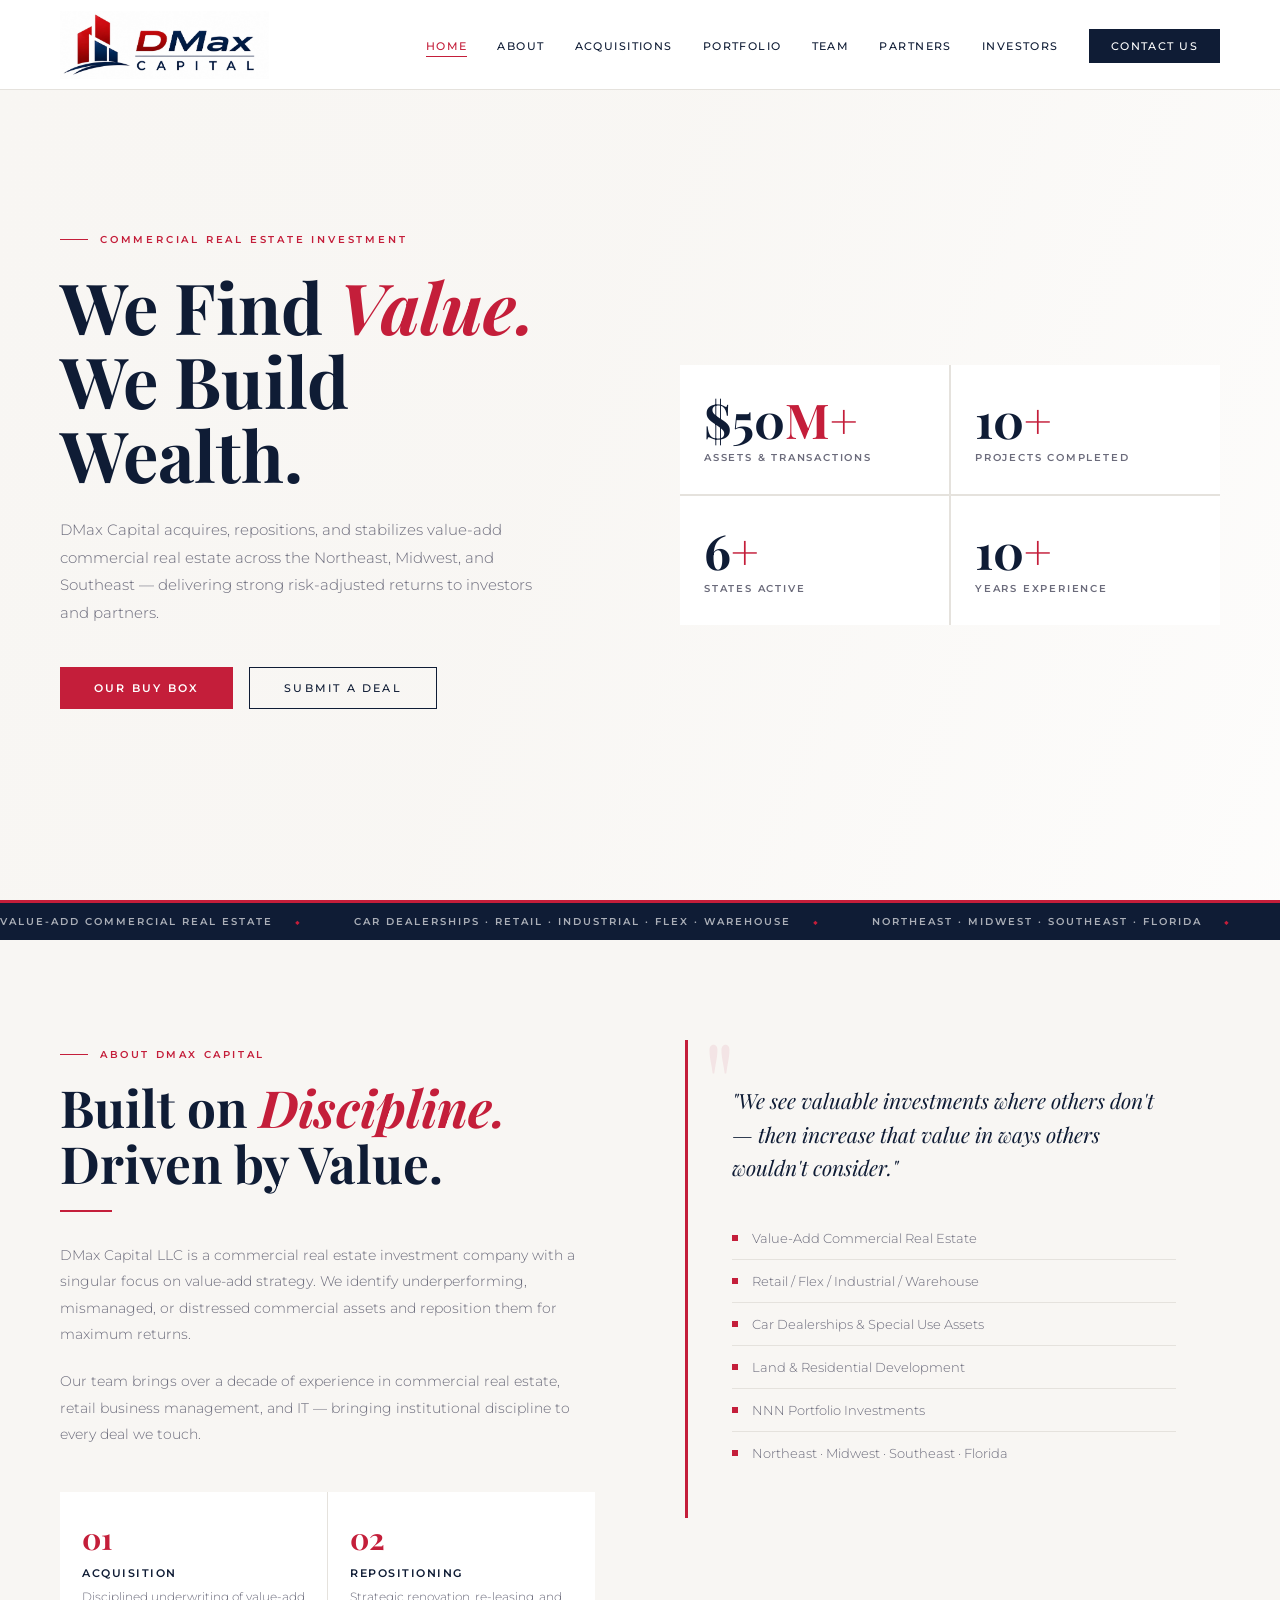
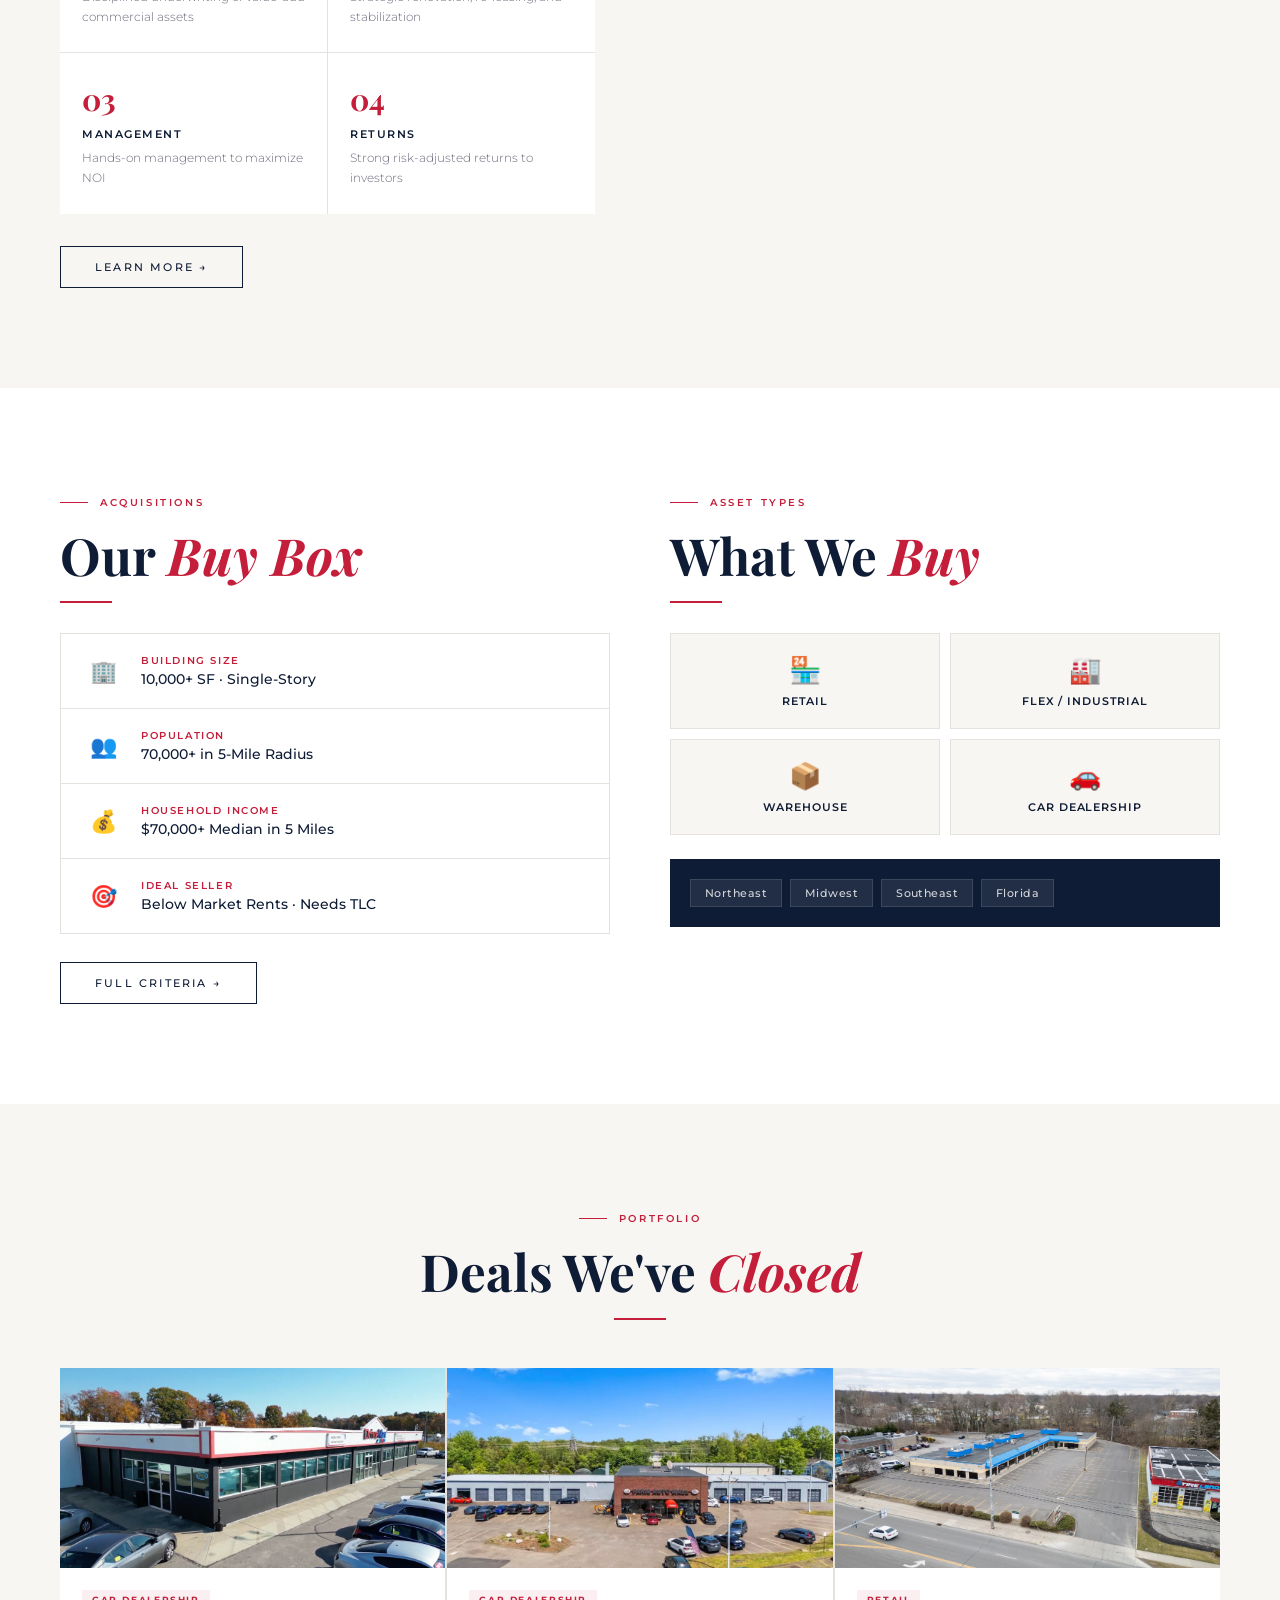
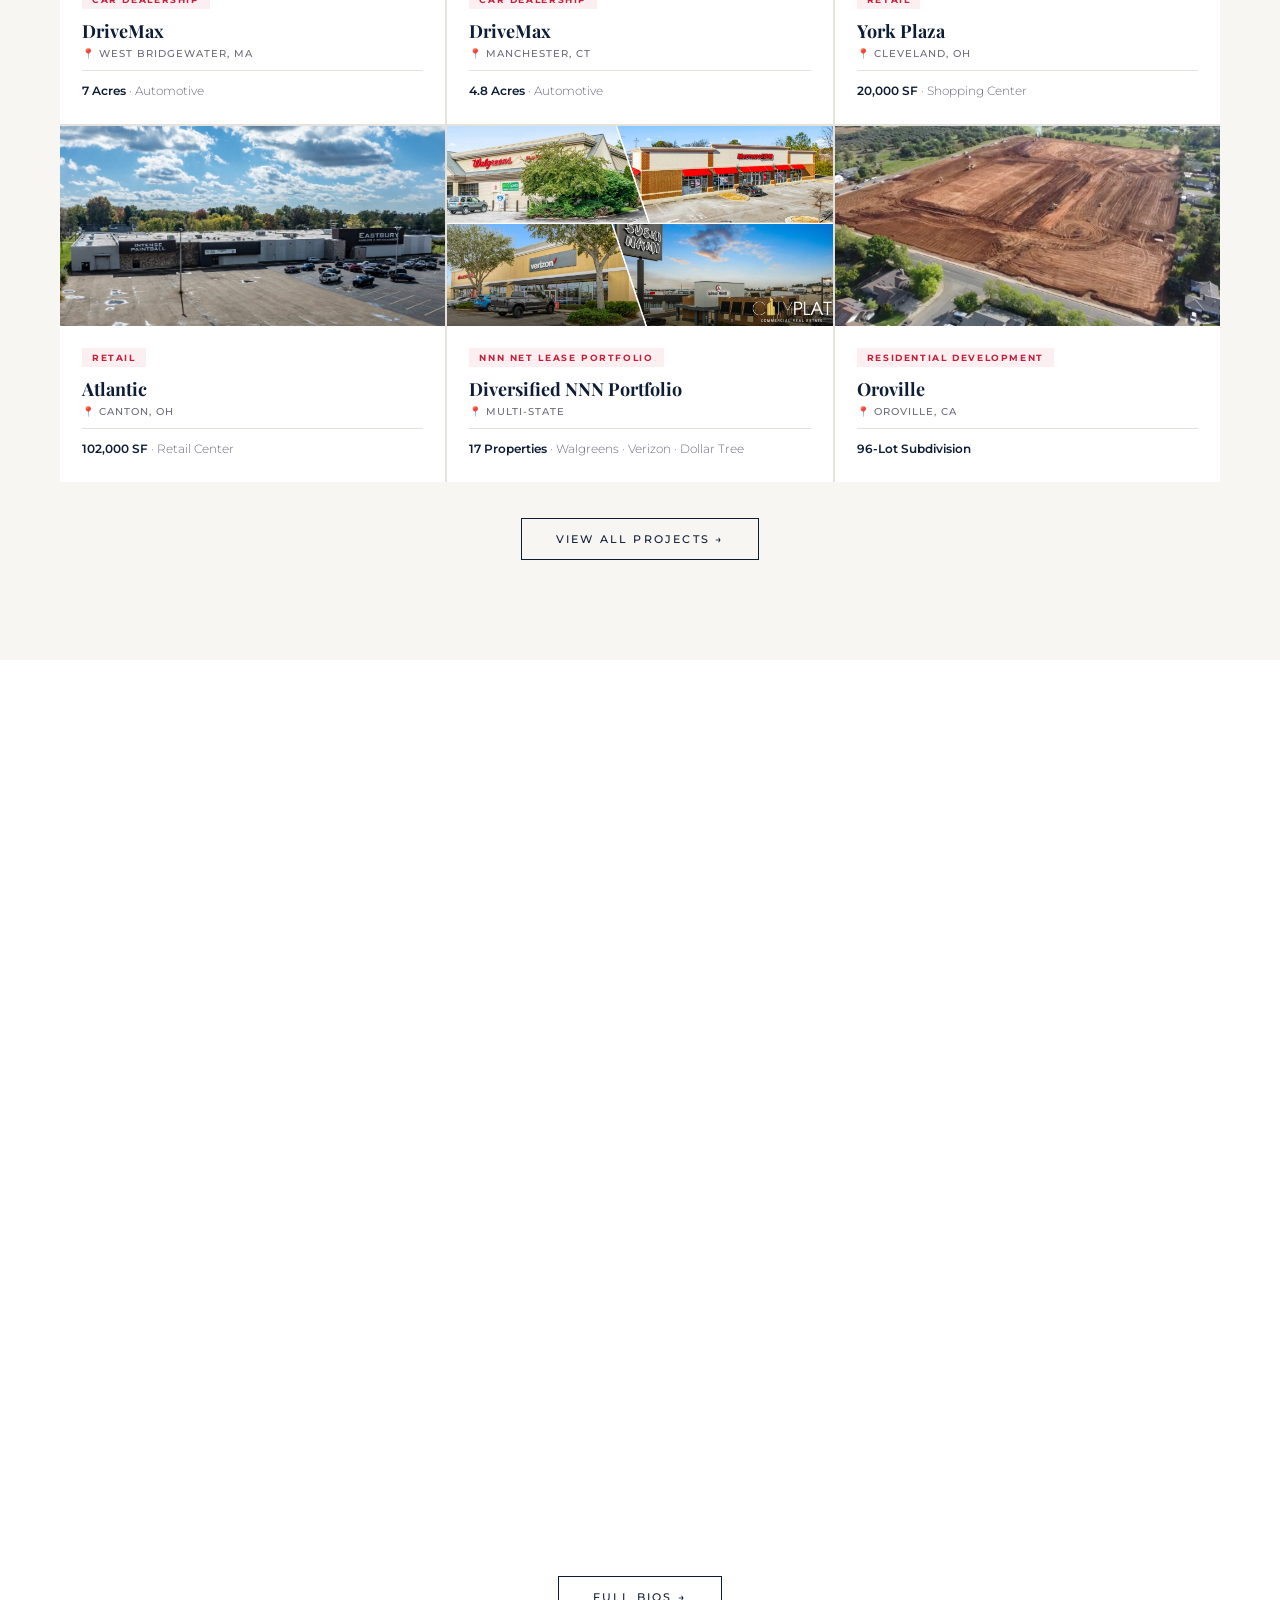
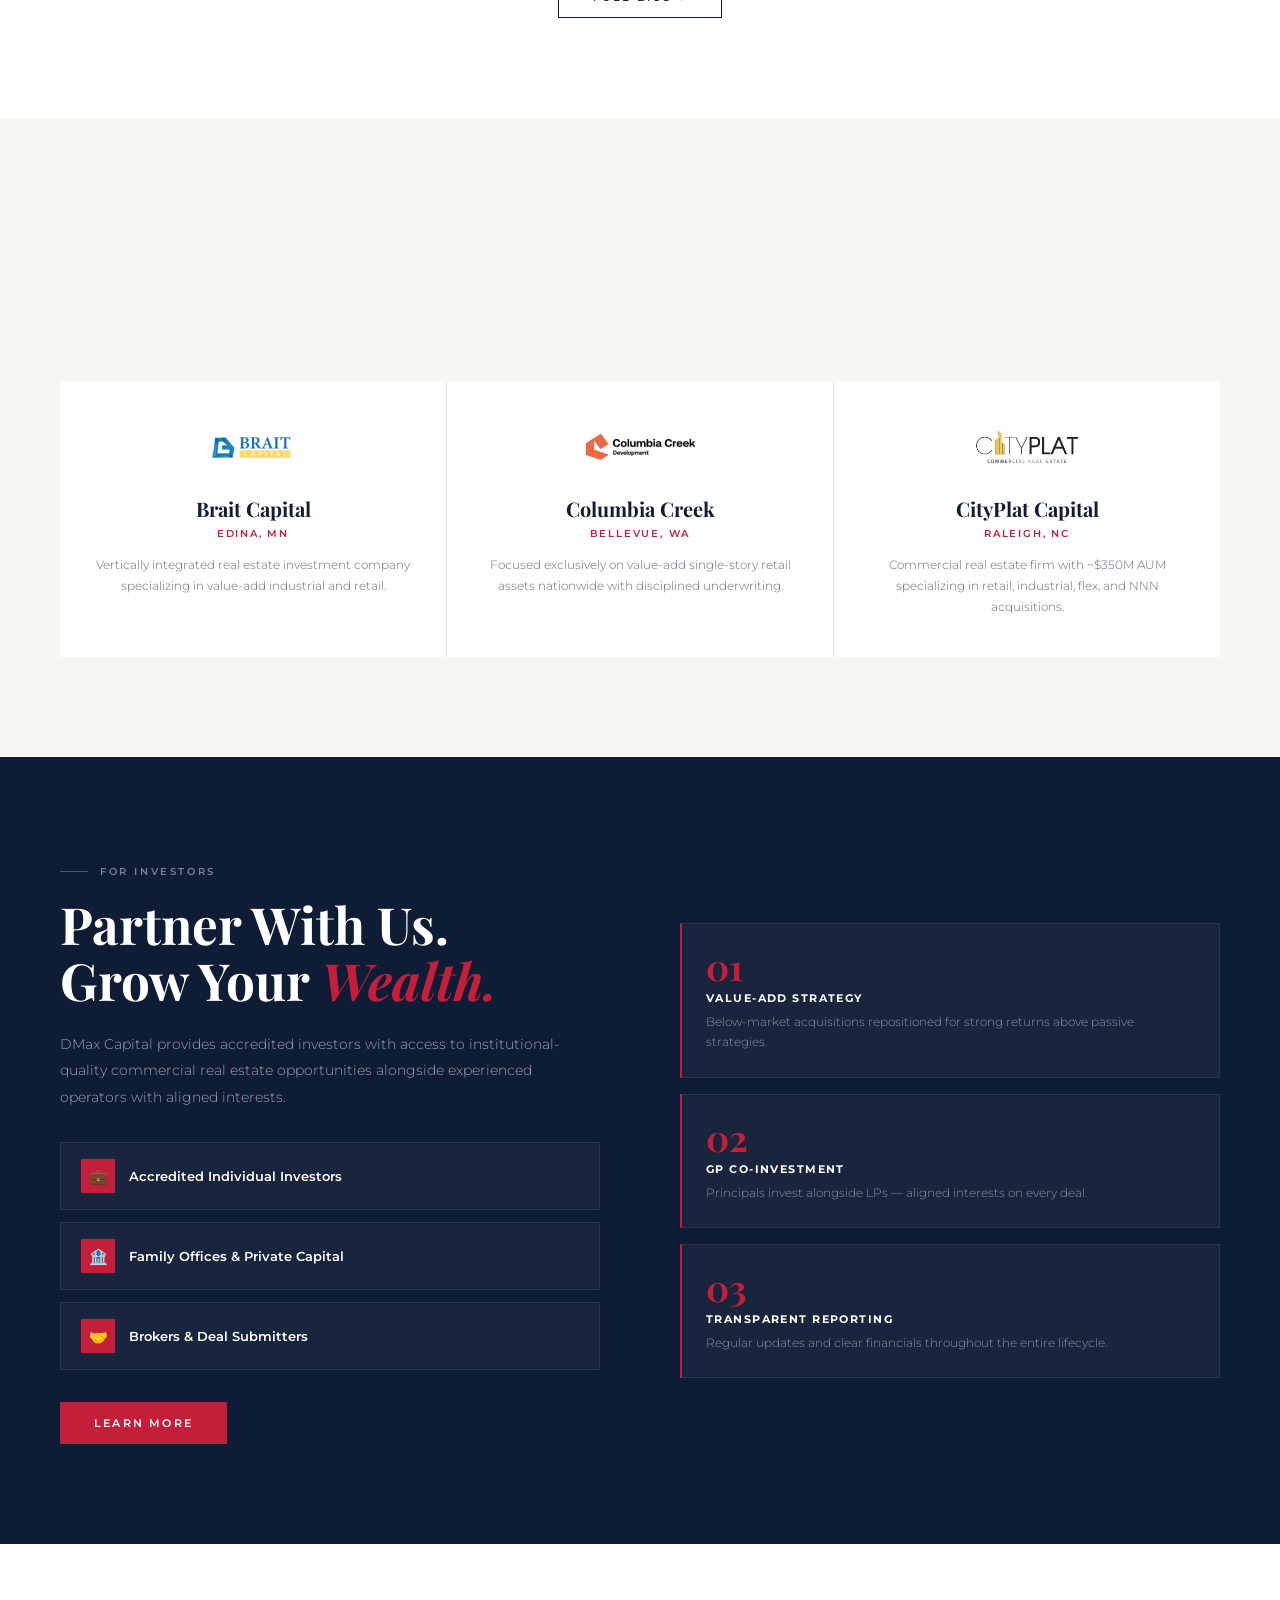
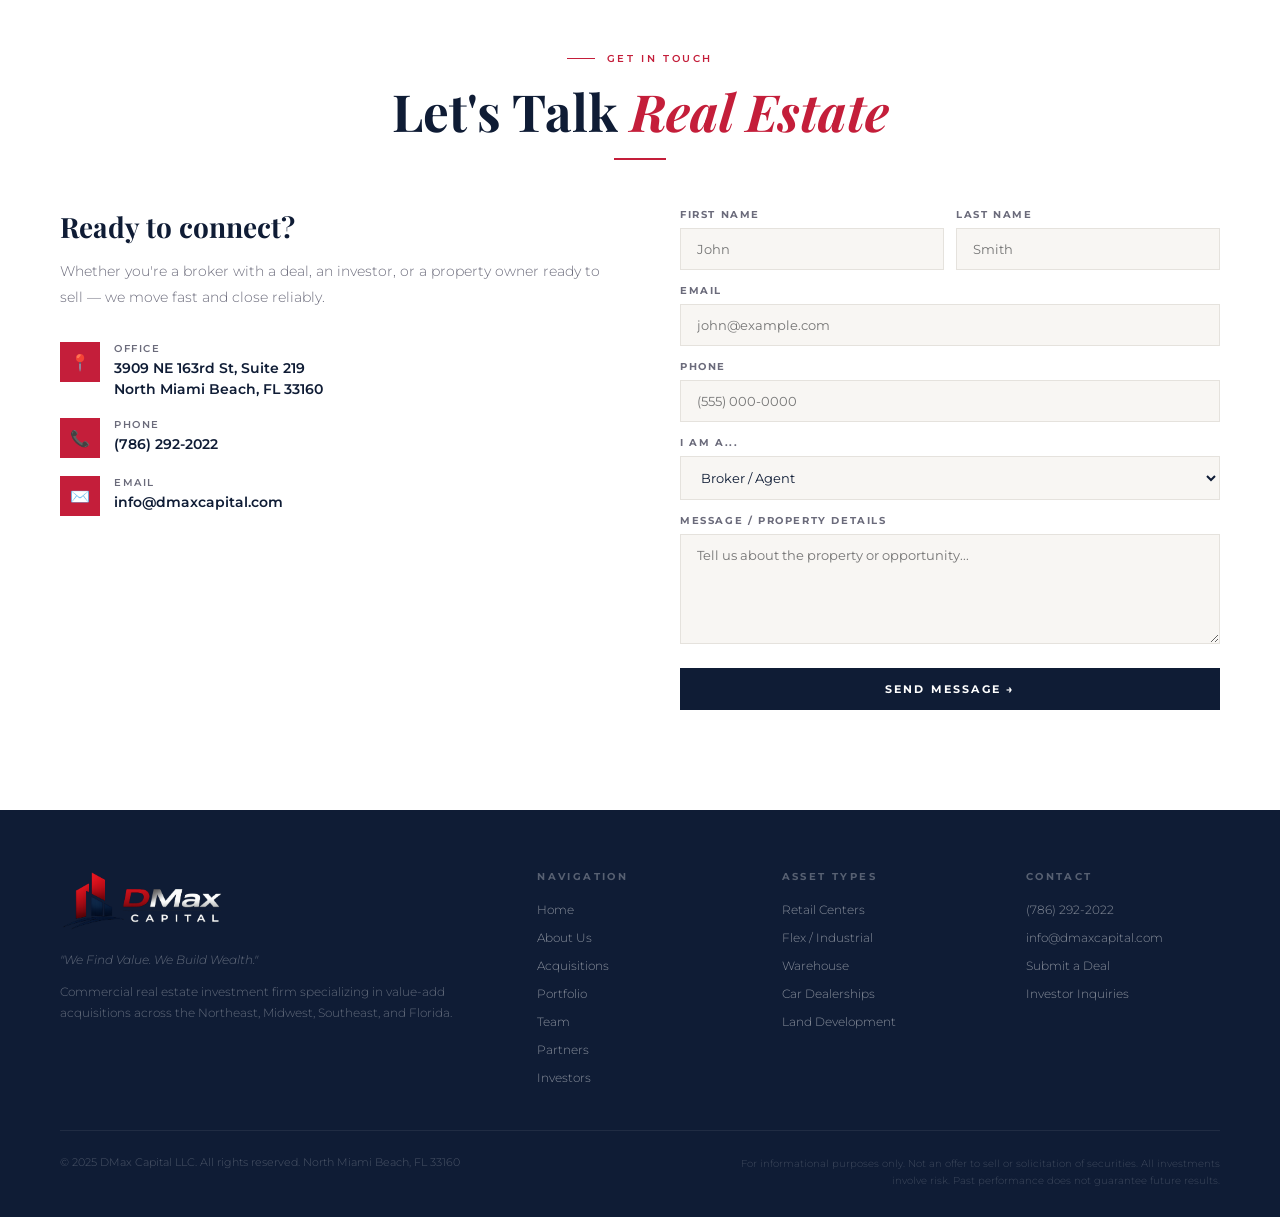
==== index.html @ 737ef092 "Add files via upload" ====
<!DOCTYPE html>
<html lang="en">
<head>
<meta charset="UTF-8">
<meta name="viewport" content="width=device-width, initial-scale=1.0">
<meta name="description" content="DMax Capital - Commercial real estate investment firm specializing in value-add acquisitions across the Northeast, Midwest, and Southeast.">
<title>DMax Capital LLC — We Find Value. We Build Wealth.</title>
<link rel="preconnect" href="https://fonts.googleapis.com">
<link rel="preconnect" href="https://fonts.gstatic.com" crossorigin>
<link href="https://fonts.googleapis.com/css2?family=Montserrat:wght@300;400;500;600;700&family=Playfair+Display:ital,wght@0,400;0,600;0,700;1,400;1,600&display=swap" rel="stylesheet">
<link rel="stylesheet" href="assets/css/style.css">
</head>
<body>

<nav id="nav">
  <div class="nav-logo"><img src="assets/images/logo-nav.jpg" alt="DMax Capital LLC" width="180" height="68"></div>
  <ul class="nav-menu">
    <li><a href="index.html" class="active">Home</a></li>
    <li><a href="about.html">About</a></li>
    <li><a href="acquisitions.html">Acquisitions</a></li>
    <li><a href="portfolio.html">Portfolio</a></li>
    <li><a href="team.html">Team</a></li>
    <li><a href="partners.html">Partners</a></li>
    <li><a href="investors.html">Investors</a></li>
    <li><a href="contact.html" class="nav-cta">Contact Us</a></li>
  </ul>
</nav>

<section style="min-height:100vh;position:relative;display:flex;align-items:center;overflow:hidden;padding-top:90px">
<div style="position:absolute;inset:0;background:linear-gradient(110deg,rgba(248,246,243,1) 0%,rgba(248,246,243,.95) 45%,rgba(248,246,243,.3) 100%),url('https://images.unsplash.com/photo-1486325212027-8081e485255e?w=1600&q=80') right center/cover no-repeat"></div>
<div style="position:relative;z-index:2;max-width:1300px;margin:0 auto;padding:80px 60px;width:100%;display:grid;grid-template-columns:1fr 1fr;gap:80px;align-items:center">
<div class="hero-left">
<div style="display:inline-flex;align-items:center;gap:12px;font-size:10px;font-weight:600;letter-spacing:.28em;text-transform:uppercase;color:var(--red);margin-bottom:24px"><span style="width:28px;height:1px;background:var(--red);display:inline-block"></span>Commercial Real Estate Investment</div>
<h1 style="font-family:'Playfair Display',serif;font-size:clamp(42px,5.5vw,72px);font-weight:700;line-height:1.05;color:var(--navy);margin-bottom:24px">We Find <em style="font-style:italic;color:var(--red)">Value.</em><br>We Build Wealth.</h1>
<p style="font-size:15px;font-weight:300;color:var(--muted);line-height:1.85;max-width:480px;margin-bottom:40px">DMax Capital acquires, repositions, and stabilizes value-add commercial real estate across the Northeast, Midwest, and Southeast — delivering strong risk-adjusted returns to investors and partners.</p>
<div style="display:flex;gap:16px;flex-wrap:wrap;margin-bottom:56px"><a href="acquisitions.html" class="btn-red">Our Buy Box</a><a href="contact.html" class="btn-outline">Submit a Deal</a></div>
</div>
<div class="hero-right"><div class="stats-box">
<div class="stat"><div class="sn">$50<em>M+</em></div><div class="sl">Assets & Transactions</div></div>
<div class="stat"><div class="sn">10<em>+</em></div><div class="sl">Projects Completed</div></div>
<div class="stat"><div class="sn">6<em>+</em></div><div class="sl">States Active</div></div>
<div class="stat"><div class="sn">10<em>+</em></div><div class="sl">Years Experience</div></div>
</div></div></div></section>

<div class="ticker"><div class="ticker-track">
<div class="tk">Value-Add Commercial Real Estate</div><div class="tk">Car Dealerships · Retail · Industrial · Flex · Warehouse</div><div class="tk">Northeast · Midwest · Southeast · Florida</div><div class="tk">Below Market Rents · Distressed Assets · TLC Properties</div><div class="tk">10,000+ SF · Single-Story Buildings</div><div class="tk">Population 70K+ · Income $70K+ in 5-Mile Radius</div>
<div class="tk">Value-Add Commercial Real Estate</div><div class="tk">Car Dealerships · Retail · Industrial · Flex · Warehouse</div><div class="tk">Northeast · Midwest · Southeast · Florida</div><div class="tk">Below Market Rents · Distressed Assets · TLC Properties</div>
</div></div>

<section class="sec sec-off"><div class="wrap"><div class="about-g">
<div class="fu"><div class="etag">About DMax Capital</div><h2 class="sh">Built on <em>Discipline.</em><br>Driven by Value.</h2><div class="rule"></div>
<p class="abt-p">DMax Capital LLC is a commercial real estate investment company with a singular focus on value-add strategy. We identify underperforming, mismanaged, or distressed commercial assets and reposition them for maximum returns.</p>
<p class="abt-p">Our team brings over a decade of experience in commercial real estate, retail business management, and IT — bringing institutional discipline to every deal we touch.</p>
<div class="pillars"><div class="pillar"><div class="p-num">01</div><div class="p-title">Acquisition</div><div class="p-text">Disciplined underwriting of value-add commercial assets</div></div><div class="pillar"><div class="p-num">02</div><div class="p-title">Repositioning</div><div class="p-text">Strategic renovation, re-leasing, and stabilization</div></div><div class="pillar"><div class="p-num">03</div><div class="p-title">Management</div><div class="p-text">Hands-on management to maximize NOI</div></div><div class="pillar"><div class="p-num">04</div><div class="p-title">Returns</div><div class="p-text">Strong risk-adjusted returns to investors</div></div></div>
<div style="margin-top:32px"><a href="about.html" class="btn-outline">Learn More →</a></div></div>
<div class="fu2"><div class="qbox"><blockquote class="aq">"We see valuable investments where others don't — then increase that value in ways others wouldn't consider."</blockquote>
<div class="fitems"><div class="fitem"><div class="fdot"></div>Value-Add Commercial Real Estate</div><div class="fitem"><div class="fdot"></div>Retail / Flex / Industrial / Warehouse</div><div class="fitem"><div class="fdot"></div>Car Dealerships & Special Use Assets</div><div class="fitem"><div class="fdot"></div>Land & Residential Development</div><div class="fitem"><div class="fdot"></div>NNN Portfolio Investments</div><div class="fitem"><div class="fdot"></div>Northeast · Midwest · Southeast · Florida</div></div>
</div></div></div></div></section>

<section class="sec sec-white"><div class="wrap"><div class="bb-simple fu">
<div><div class="etag">Acquisitions</div><h2 class="sh">Our <em>Buy Box</em></h2><div class="rule"></div>
<div class="bb-criteria"><div class="bc"><div class="bc-ico">🏢</div><div><div class="bc-label">Building Size</div><div class="bc-val">10,000+ SF · Single-Story</div></div></div><div class="bc"><div class="bc-ico">👥</div><div><div class="bc-label">Population</div><div class="bc-val">70,000+ in 5-Mile Radius</div></div></div><div class="bc"><div class="bc-ico">💰</div><div><div class="bc-label">Household Income</div><div class="bc-val">$70,000+ Median in 5 Miles</div></div></div><div class="bc"><div class="bc-ico">🎯</div><div><div class="bc-label">Ideal Seller</div><div class="bc-val">Below Market Rents · Needs TLC</div></div></div></div>
<div style="margin-top:28px"><a href="acquisitions.html" class="btn-outline">Full Criteria →</a></div></div>
<div class="fu2"><div class="etag">Asset Types</div><h2 class="sh">What We <em>Buy</em></h2><div class="rule"></div>
<div class="asset-types-simple"><div class="ats"><span class="ats-ico">🏪</span><div class="ats-name">Retail</div></div><div class="ats"><span class="ats-ico">🏭</span><div class="ats-name">Flex / Industrial</div></div><div class="ats"><span class="ats-ico">📦</span><div class="ats-name">Warehouse</div></div><div class="ats"><span class="ats-ico">🚗</span><div class="ats-name">Car Dealership</div></div></div>
<div class="markets-row"><div class="mkt">Northeast</div><div class="mkt">Midwest</div><div class="mkt">Southeast</div><div class="mkt">Florida</div></div>
</div></div></div></section>

<section class="sec sec-off"><div class="wrap">
<div class="fu" style="text-align:center;max-width:560px;margin:0 auto 48px"><div class="etag" style="justify-content:center">Portfolio</div><h2 class="sh" style="text-align:center">Deals We've <em>Closed</em></h2><div class="rule" style="margin:0 auto 0"></div></div>
<div class="port-g fu">
<div class="deal"><img class="deal-img" src="assets/images/drivemax-ma.png" alt="DriveMax West Bridgewater MA" loading="lazy" width="400" height="200"><div class="deal-body"><div class="d-badge">Car Dealership</div><div class="d-name">DriveMax</div><div class="d-loc">📍 West Bridgewater, MA</div><div class="d-size"><strong>7 Acres</strong> · Automotive</div></div></div>
<div class="deal"><img class="deal-img" src="assets/images/drivemax-ct.jpg" alt="DriveMax Manchester CT" loading="lazy" width="400" height="200"><div class="deal-body"><div class="d-badge">Car Dealership</div><div class="d-name">DriveMax</div><div class="d-loc">📍 Manchester, CT</div><div class="d-size"><strong>4.8 Acres</strong> · Automotive</div></div></div>
<div class="deal"><img class="deal-img" src="assets/images/york-plaza.png" alt="York Plaza Cleveland OH" loading="lazy" width="400" height="200"><div class="deal-body"><div class="d-badge">Retail</div><div class="d-name">York Plaza</div><div class="d-loc">📍 Cleveland, OH</div><div class="d-size"><strong>20,000 SF</strong> · Shopping Center</div></div></div>
<div class="deal"><img class="deal-img" src="assets/images/atlantic.png" alt="Atlantic Canton OH" loading="lazy" width="400" height="200"><div class="deal-body"><div class="d-badge">Retail</div><div class="d-name">Atlantic</div><div class="d-loc">📍 Canton, OH</div><div class="d-size"><strong>102,000 SF</strong> · Retail Center</div></div></div>
<div class="deal"><img class="deal-img" src="assets/images/nnn-portfolio.png" alt="NNN Portfolio" loading="lazy" width="400" height="200"><div class="deal-body"><div class="d-badge">NNN Net Lease Portfolio</div><div class="d-name">Diversified NNN Portfolio</div><div class="d-loc">📍 Multi-State</div><div class="d-size"><strong>17 Properties</strong> · Walgreens · Verizon · Dollar Tree</div></div></div>
<div class="deal"><img class="deal-img" src="assets/images/oroville.jpg" alt="Oroville CA" loading="lazy" width="400" height="200"><div class="deal-body"><div class="d-badge">Residential Development</div><div class="d-name">Oroville</div><div class="d-loc">📍 Oroville, CA</div><div class="d-size"><strong>96-Lot Subdivision</strong></div></div></div>
</div>
<div style="text-align:center;margin-top:36px"><a href="portfolio.html" class="btn-outline">View All Projects →</a></div>
</div></section>

<section class="sec sec-white"><div class="wrap">
<div class="fu" style="text-align:center;max-width:560px;margin:0 auto 48px"><div class="etag" style="justify-content:center">Our Team</div><h2 class="sh" style="text-align:center">The People Behind <em>Every Deal</em></h2><div class="rule" style="margin:0 auto 0"></div></div>
<div class="team-g fu">
<div class="tc"><img class="tc-photo" src="assets/images/alex.jpg" alt="Alexander Ponomarenko" loading="lazy" width="400" height="260"><div class="tc-top"><div class="tc-name">Alexander Ponomarenko</div><div class="tc-role">Co-Founder & Managing Partner</div></div><div class="tc-body"><p class="tc-bio">Alexander brings over 10 years of experience in commercial real estate, retail business management, and IT. He has overseen teams of 70+ employees and managed active business operations exceeding $40M in revenue.</p><div class="tc-hi"><div class="thi">10+ Years in Real Estate & Business</div><div class="thi">$40M+ Active Business Revenue Managed</div><div class="thi">70+ Team Members Led</div></div></div></div>
<div class="tc"><img class="tc-photo" src="assets/images/daria.jpg" alt="Daria Ponomarenko" loading="lazy" width="400" height="260"><div class="tc-top"><div class="tc-name">Daria Ponomarenko</div><div class="tc-role">Co-Founder & Partner</div></div><div class="tc-body"><p class="tc-bio">Daria plays a key role in deal analysis, investor relations, and portfolio management at DMax Capital. Her background in business operations and finance drives the company's disciplined approach to underwriting.</p><div class="tc-hi"><div class="thi">Investor Relations & Capital Raising</div><div class="thi">Deal Analysis & Financial Underwriting</div><div class="thi">Portfolio & Asset Management</div></div></div></div>
</div>
<div style="text-align:center;margin-top:32px"><a href="team.html" class="btn-outline">Full Bios →</a></div>
</div></section>

<section class="sec sec-off"><div class="wrap">
<div class="fu" style="text-align:center;max-width:560px;margin:0 auto 48px"><div class="etag" style="justify-content:center">Strategic Partners</div><h2 class="sh" style="text-align:center">Who We Work <em>With</em></h2><div class="rule" style="margin:0 auto 0"></div></div>
<div class="part-g fu">
<div class="pc"><img class="pc-logo" src="assets/images/brait-logo.png" alt="Brait Capital" loading="lazy" width="170" height="52"><div class="pc-name">Brait Capital</div><div class="pc-loc">Edina, MN</div><p class="pc-desc">Vertically integrated real estate investment company specializing in value-add industrial and retail.</p></div>
<div class="pc"><img class="pc-logo" src="assets/images/columbia-creek-logo.png" alt="Columbia Creek" loading="lazy" width="170" height="52"><div class="pc-name">Columbia Creek</div><div class="pc-loc">Bellevue, WA</div><p class="pc-desc">Focused exclusively on value-add single-story retail assets nationwide with disciplined underwriting.</p></div>
<div class="pc"><img class="pc-logo" src="assets/images/cityplat-logo.png" alt="CityPlat Capital" loading="lazy" width="170" height="52"><div class="pc-name">CityPlat Capital</div><div class="pc-loc">Raleigh, NC</div><p class="pc-desc">Commercial real estate firm with ~$350M AUM specializing in retail, industrial, flex, and NNN acquisitions.</p></div>
</div>
</div></section>

<section class="sec sec-navy"><div class="wrap"><div class="inv-g fu">
<div><div class="etag etag-w">For Investors</div><h2 class="inv-title">Partner With Us.<br>Grow Your <em>Wealth.</em></h2><p class="inv-text">DMax Capital provides accredited investors with access to institutional-quality commercial real estate opportunities alongside experienced operators with aligned interests.</p>
<div class="itypes"><div class="itype"><div class="itype-ico">💼</div><div class="itype-t">Accredited Individual Investors</div></div><div class="itype"><div class="itype-ico">🏦</div><div class="itype-t">Family Offices & Private Capital</div></div><div class="itype"><div class="itype-ico">🤝</div><div class="itype-t">Brokers & Deal Submitters</div></div></div>
<a href="investors.html" class="btn-red">Learn More</a></div>
<div class="fu2"><div class="bens"><div class="ben"><div class="ben-n">01</div><div class="ben-t">Value-Add Strategy</div><div class="ben-d">Below-market acquisitions repositioned for strong returns above passive strategies.</div></div><div class="ben"><div class="ben-n">02</div><div class="ben-t">GP Co-Investment</div><div class="ben-d">Principals invest alongside LPs — aligned interests on every deal.</div></div><div class="ben"><div class="ben-n">03</div><div class="ben-t">Transparent Reporting</div><div class="ben-d">Regular updates and clear financials throughout the entire lifecycle.</div></div></div></div>
</div></div></section>

<section class="sec sec-white"><div class="wrap"><div class="fu" style="text-align:center;max-width:540px;margin:0 auto 48px"><div class="etag" style="justify-content:center">Get In Touch</div><h2 class="sh" style="text-align:center">Let's Talk <em>Real Estate</em></h2><div class="rule" style="margin:0 auto"></div></div>
<div class="contact-g fu"><div><h3 class="ci-title">Ready to connect?</h3><p class="ci-text">Whether you're a broker with a deal, an investor, or a property owner ready to sell — we move fast and close reliably.</p>
<div class="cds"><div class="cd"><div class="cd-ico">📍</div><div><div class="cd-lbl">Office</div><div class="cd-val">3909 NE 163rd St, Suite 219<br>North Miami Beach, FL 33160</div></div></div><div class="cd"><div class="cd-ico">📞</div><div><div class="cd-lbl">Phone</div><div class="cd-val">(786) 292-2022</div></div></div><div class="cd"><div class="cd-ico">✉️</div><div><div class="cd-lbl">Email</div><div class="cd-val">info@dmaxcapital.com</div></div></div></div></div>
<div><div class="fr2"><div class="fg"><label class="fl">First Name</label><input type="text" class="fi" placeholder="John"></div><div class="fg"><label class="fl">Last Name</label><input type="text" class="fi" placeholder="Smith"></div></div><div class="fg"><label class="fl">Email</label><input type="email" class="fi" placeholder="john@example.com"></div><div class="fg"><label class="fl">Phone</label><input type="tel" class="fi" placeholder="(555) 000-0000"></div><div class="fg"><label class="fl">I am a...</label><select class="fsel"><option>Broker / Agent</option><option>Property Owner / Seller</option><option>Investor</option><option>Other</option></select></div><div class="fg"><label class="fl">Message / Property Details</label><textarea class="fta" placeholder="Tell us about the property or opportunity..."></textarea></div><button class="fsub" id="fsub">Send Message →</button></div></div></div></section>

<footer><div class="wrap"><div class="fg-g">
<div><div class="fl-logo"><img src="assets/images/logo-footer.png" alt="DMax Capital" width="180" height="64"></div><div class="fl-slogan">"We Find Value. We Build Wealth."</div><p class="fl-desc">Commercial real estate investment firm specializing in value-add acquisitions across the Northeast, Midwest, Southeast, and Florida.</p></div>
<div><div class="fc-head">Navigation</div><ul class="flinks"><li><a href="index.html">Home</a></li><li><a href="about.html">About Us</a></li><li><a href="acquisitions.html">Acquisitions</a></li><li><a href="portfolio.html">Portfolio</a></li><li><a href="team.html">Team</a></li><li><a href="partners.html">Partners</a></li><li><a href="investors.html">Investors</a></li></ul></div>
<div><div class="fc-head">Asset Types</div><ul class="flinks"><li><a href="acquisitions.html">Retail Centers</a></li><li><a href="acquisitions.html">Flex / Industrial</a></li><li><a href="acquisitions.html">Warehouse</a></li><li><a href="acquisitions.html">Car Dealerships</a></li><li><a href="acquisitions.html">Land Development</a></li></ul></div>
<div><div class="fc-head">Contact</div><ul class="flinks"><li><a href="tel:7862922022">(786) 292-2022</a></li><li><a href="mailto:info@dmaxcapital.com">info@dmaxcapital.com</a></li><li><a href="contact.html">Submit a Deal</a></li><li><a href="investors.html">Investor Inquiries</a></li></ul></div>
</div><div class="fbot"><div class="fcopy">© 2025 DMax Capital LLC. All rights reserved. North Miami Beach, FL 33160</div><div class="fdisc">For informational purposes only. Not an offer to sell or solicitation of securities. All investments involve risk. Past performance does not guarantee future results.</div></div></div></footer>

<script src="assets/js/main.js"></script>
</body>
</html>
---- assets/css/style.css ----
/* DMax Capital - Main Styles */
*,*::before,*::after{box-sizing:border-box;margin:0;padding:0}
:root{--red:#C41E3A;--red2:#E02040;--navy:#0F1C35;--white:#FFF;--off:#F8F6F3;--light:#F2F0ED;--border:#E5E2DD;--text:#1A1A2E;--muted:#6B6B7B}
html{scroll-behavior:smooth}
body{background:var(--white);color:var(--text);font-family:"Montserrat",sans-serif;font-weight:300;overflow-x:hidden}
::-webkit-scrollbar{width:4px}::-webkit-scrollbar-track{background:var(--white)}::-webkit-scrollbar-thumb{background:var(--red)}

/* Navigation */
#nav{position:fixed;top:0;left:0;right:0;z-index:999;padding:0 60px;height:90px;display:flex;align-items:center;justify-content:space-between;background:rgba(255,255,255,.97);backdrop-filter:blur(16px);border-bottom:1px solid var(--border);transition:box-shadow .3s}
#nav.scrolled{box-shadow:0 4px 30px rgba(0,0,0,.08)}
.nav-logo img{height:68px;width:auto;display:block}
.nav-menu{display:flex;align-items:center;gap:30px;list-style:none}
.nav-menu a{text-decoration:none;font-size:11px;font-weight:500;letter-spacing:.13em;text-transform:uppercase;color:var(--navy);transition:color .2s;position:relative}
.nav-menu a::after{content:"";position:absolute;bottom:-4px;left:0;width:0;height:1.5px;background:var(--red);transition:width .3s}
.nav-menu a:hover::after,.nav-menu a.active::after{width:100%}
.nav-menu a:hover,.nav-menu a.active{color:var(--red)}
.nav-cta{background:var(--navy)!important;color:var(--white)!important;padding:10px 22px}
.nav-cta::after{display:none!important}
.nav-cta:hover{background:var(--red)!important}

/* Sections */
.sec{padding:100px 60px}.sec-off{background:var(--off)}.sec-white{background:var(--white)}.sec-navy{background:var(--navy);color:var(--white)}
.wrap{max-width:1300px;margin:0 auto}
.etag{display:inline-flex;align-items:center;gap:12px;font-size:10px;font-weight:600;letter-spacing:.26em;text-transform:uppercase;color:var(--red);margin-bottom:18px}
.etag::before{content:"";width:28px;height:1px;background:var(--red)}
.etag-w{color:rgba(255,255,255,.45)}.etag-w::before{background:rgba(255,255,255,.25)}
h2.sh{font-family:"Playfair Display",serif;font-size:clamp(36px,4vw,56px);font-weight:700;line-height:1.1;margin-bottom:18px;color:var(--navy)}
h2.sh em{font-style:italic;color:var(--red)}
.rule{width:52px;height:2px;background:var(--red);margin-bottom:30px}
.btn-red{display:inline-block;background:var(--red);color:var(--white);padding:14px 34px;font-size:11px;font-weight:600;letter-spacing:.2em;text-transform:uppercase;text-decoration:none;transition:all .3s;border:none;cursor:pointer;font-family:"Montserrat",sans-serif}
.btn-red:hover{background:var(--red2);transform:translateY(-2px)}
.btn-outline{display:inline-block;border:1.5px solid var(--navy);color:var(--navy);padding:13px 34px;font-size:11px;font-weight:500;letter-spacing:.2em;text-transform:uppercase;text-decoration:none;transition:all .3s}
.btn-outline:hover{border-color:var(--red);color:var(--red);transform:translateY(-2px)}

/* Page Hero */
.page-hero{background:var(--navy);padding:160px 60px 80px;position:relative;overflow:hidden}
.page-hero::before{content:"";position:absolute;top:-100px;right:-100px;width:400px;height:400px;border-radius:50%;background:rgba(196,30,58,.08)}
.page-hero-inner{max-width:1300px;margin:0 auto;position:relative;z-index:1}
.page-hero-tag{display:inline-flex;align-items:center;gap:12px;font-size:10px;font-weight:600;letter-spacing:.26em;text-transform:uppercase;color:rgba(255,255,255,.45);margin-bottom:16px}
.page-hero-tag::before{content:"";width:28px;height:1px;background:rgba(255,255,255,.3)}
.page-hero h1{font-family:"Playfair Display",serif;font-size:clamp(44px,5vw,72px);font-weight:700;color:var(--white);line-height:1.05}
.page-hero h1 em{font-style:italic;color:var(--red)}
.page-hero p{font-size:16px;color:rgba(255,255,255,.6);line-height:1.8;max-width:560px;margin-top:20px}

/* About */
.about-g{display:grid;grid-template-columns:1fr 1fr;gap:90px;align-items:start}
.abt-p{font-size:14px;line-height:1.9;color:var(--muted);margin-bottom:20px}
.pillars{display:grid;grid-template-columns:1fr 1fr;gap:1px;background:var(--border);margin-top:44px}
.pillar{background:var(--white);padding:26px 22px;transition:background .3s}
.pillar:hover{background:var(--off)}
.p-num{font-family:"Playfair Display",serif;font-size:30px;font-weight:700;color:var(--red);margin-bottom:8px}
.p-title{font-size:11px;font-weight:600;letter-spacing:.14em;text-transform:uppercase;color:var(--navy);margin-bottom:7px}
.p-text{font-size:12px;color:var(--muted);line-height:1.65}
.qbox{background:var(--off);border-left:3px solid var(--red);padding:44px;position:relative}
.qbox::before{content:'"';font-family:"Playfair Display",serif;font-size:110px;color:rgba(196,30,58,.08);position:absolute;top:-15px;left:15px;line-height:1}
blockquote.aq{font-family:"Playfair Display",serif;font-size:21px;font-style:italic;line-height:1.6;color:var(--navy);position:relative;z-index:1;margin-bottom:32px}
.fitems{display:flex;flex-direction:column}
.fitem{display:flex;align-items:center;gap:14px;padding:13px 0;border-bottom:1px solid var(--border);font-size:13px;color:var(--muted)}
.fitem:last-child{border-bottom:none}
.fdot{width:6px;height:6px;background:var(--red);flex-shrink:0}

/* Buy Box */
.bb-simple{display:grid;grid-template-columns:1fr 1fr;gap:60px;align-items:start}
.bb-criteria{display:flex;flex-direction:column;gap:0;border:1px solid var(--border)}
.bc{display:flex;align-items:center;gap:20px;padding:20px 24px;border-bottom:1px solid var(--border);transition:background .2s}
.bc:last-child{border-bottom:none}
.bc:hover{background:var(--off)}
.bc-ico{font-size:22px;width:36px;text-align:center;flex-shrink:0}
.bc-label{font-size:10px;font-weight:600;letter-spacing:.16em;text-transform:uppercase;color:var(--red);margin-bottom:3px}
.bc-val{font-size:14px;font-weight:500;color:var(--navy)}
.asset-types-simple{display:grid;grid-template-columns:1fr 1fr;gap:10px;margin-bottom:24px}
.ats{background:var(--off);border:1px solid var(--border);padding:20px 16px;text-align:center;transition:all .25s;position:relative;overflow:hidden}
.ats::after{content:"";position:absolute;left:0;bottom:0;width:100%;height:2px;background:var(--red);transform:scaleX(0);transition:transform .3s}
.ats:hover::after{transform:scaleX(1)}
.ats:hover{border-color:var(--red)}
.ats-ico{font-size:26px;display:block;margin-bottom:8px}
.ats-name{font-size:11px;font-weight:600;letter-spacing:.08em;text-transform:uppercase;color:var(--navy)}
.markets-row{display:flex;flex-wrap:wrap;gap:8px;padding:20px;background:var(--navy)}
.mkt{background:rgba(255,255,255,.08);border:1px solid rgba(255,255,255,.12);padding:6px 14px;font-size:11px;font-weight:500;color:rgba(255,255,255,.8);letter-spacing:.04em}
.bb-ideal{background:rgba(196,30,58,.06);border:1px solid rgba(196,30,58,.15);padding:20px 24px}
.bb-ideal-label{font-size:10px;font-weight:700;letter-spacing:.2em;text-transform:uppercase;color:var(--red);margin-bottom:8px}
.bb-ideal-text{font-size:14px;font-weight:500;color:var(--navy)}

/* Stats */
.stats-box{display:grid;grid-template-columns:1fr 1fr;gap:2px;background:var(--border)}
.stat{background:var(--white);padding:30px 24px;position:relative;overflow:hidden;transition:all .3s}
.stat::before{content:"";position:absolute;top:0;left:0;width:3px;height:0;background:var(--red);transition:height .5s}
.stat:hover::before{height:100%}
.stat:hover{transform:translateY(-3px);box-shadow:0 12px 40px rgba(0,0,0,.06)}
.sn{font-family:"Playfair Display",serif;font-size:48px;font-weight:700;color:var(--navy);line-height:1;margin-bottom:8px}
.sn em{color:var(--red);font-style:normal}
.sl{font-size:10px;font-weight:600;letter-spacing:.18em;text-transform:uppercase;color:var(--muted)}

/* Ticker */
.ticker{background:var(--navy);padding:12px 0;overflow:hidden;border-top:3px solid var(--red)}
.ticker-track{display:flex;gap:52px;animation:ticker 30s linear infinite;white-space:nowrap}
.tk{font-size:10px;font-weight:600;letter-spacing:.2em;text-transform:uppercase;color:rgba(255,255,255,.65);display:flex;align-items:center;gap:22px}
.tk::after{content:"◆";color:var(--red);font-size:8px}

/* Portfolio */
.port-g{display:grid;grid-template-columns:repeat(3,1fr);gap:2px;background:var(--border)}
.deal{background:var(--white);position:relative;overflow:hidden;transition:all .3s}
.deal-img{width:100%;height:200px;object-fit:cover;display:block;transition:transform .5s}
.deal:hover .deal-img{transform:scale(1.05)}
.deal-body{padding:20px 22px 24px}
.deal::before{content:"";position:absolute;top:0;left:0;width:100%;height:3px;background:var(--red);transform:scaleX(0);transition:transform .4s;transform-origin:left;z-index:2}
.deal:hover::before{transform:scaleX(1)}
.deal:hover{box-shadow:0 16px 50px rgba(0,0,0,.1);z-index:2}
.d-badge{display:inline-block;font-size:9px;font-weight:700;letter-spacing:.18em;text-transform:uppercase;color:var(--red);background:rgba(196,30,58,.07);padding:4px 10px;margin-bottom:10px}
.d-name{font-family:"Playfair Display",serif;font-size:18px;font-weight:700;color:var(--navy);margin-bottom:4px}
.d-loc{font-size:10px;font-weight:500;letter-spacing:.1em;text-transform:uppercase;color:var(--muted);margin-bottom:10px}
.d-size{font-size:12px;color:var(--muted);padding-top:10px;border-top:1px solid var(--border);line-height:1.6}
.d-size strong{color:var(--navy);font-weight:600}

/* Team */
.team-g{display:grid;grid-template-columns:1fr 1fr;gap:24px}
.tc{overflow:hidden;border:1px solid var(--border);transition:all .3s}
.tc:hover{box-shadow:0 16px 50px rgba(0,0,0,.08);transform:translateY(-4px)}
.tc-photo{width:100%;height:260px;object-fit:cover;object-position:center 20%;display:block}
.tc-top{background:var(--navy);padding:24px 32px;position:relative;overflow:hidden}
.tc-top::before{content:"";position:absolute;bottom:-40px;right:-40px;width:120px;height:120px;border-radius:50%;background:rgba(196,30,58,.12)}
.tc-name{font-family:"Playfair Display",serif;font-size:22px;font-weight:700;color:var(--white);margin-bottom:4px;position:relative;z-index:1}
.tc-role{font-size:10px;font-weight:600;letter-spacing:.2em;text-transform:uppercase;color:rgba(255,255,255,.45);position:relative;z-index:1}
.tc-body{padding:26px 32px;background:var(--white)}
.tc-bio{font-size:13px;line-height:1.9;color:var(--muted);margin-bottom:20px}
.tc-hi{display:flex;flex-direction:column;gap:8px}
.thi{display:flex;align-items:center;gap:10px;font-size:12px;color:var(--navy);font-weight:500}
.thi::before{content:"";width:5px;height:5px;background:var(--red);border-radius:50%;flex-shrink:0}

/* Partners */
.part-g{display:grid;grid-template-columns:repeat(3,1fr);gap:1px;background:var(--border)}
.pc{background:var(--white);padding:40px 32px;text-align:center;transition:all .3s;position:relative;overflow:hidden;display:flex;flex-direction:column;align-items:center}
.pc::after{content:"";position:absolute;bottom:0;left:0;width:100%;height:2px;background:var(--red);transform:scaleX(0);transition:transform .4s}
.pc:hover::after{transform:scaleX(1)}
.pc:hover{background:var(--off);transform:translateY(-4px);box-shadow:0 16px 50px rgba(0,0,0,.07)}
.pc-logo{height:52px;width:auto;max-width:170px;object-fit:contain;margin-bottom:22px}
.pc-name{font-family:"Playfair Display",serif;font-size:20px;font-weight:700;color:var(--navy);margin-bottom:5px}
.pc-loc{font-size:10px;font-weight:600;letter-spacing:.18em;text-transform:uppercase;color:var(--red);margin-bottom:14px}
.pc-desc{font-size:12px;color:var(--muted);line-height:1.75}
.pc-link{display:inline-flex;align-items:center;gap:6px;margin-top:16px;font-size:10px;font-weight:700;letter-spacing:.14em;text-transform:uppercase;color:var(--navy);text-decoration:none;transition:color .2s}
.pc-link:hover{color:var(--red)}.pc-link::after{content:"→"}

/* Investors */
.inv-g{display:grid;grid-template-columns:1fr 1fr;gap:80px;align-items:center}
.inv-title{font-family:"Playfair Display",serif;font-size:clamp(34px,4vw,52px);font-weight:700;line-height:1.1;color:var(--white);margin-bottom:22px}
.inv-title em{font-style:italic;color:var(--red)}
.inv-text{font-size:14px;line-height:1.9;color:rgba(255,255,255,.6);margin-bottom:32px}
.itypes{display:flex;flex-direction:column;gap:12px;margin-bottom:32px}
.itype{display:flex;align-items:center;gap:14px;padding:16px 20px;background:rgba(255,255,255,.04);border:1px solid rgba(255,255,255,.08);transition:all .3s}
.itype:hover{background:rgba(196,30,58,.12);border-color:rgba(196,30,58,.25)}
.itype-ico{width:34px;height:34px;background:var(--red);display:flex;align-items:center;justify-content:center;font-size:15px;flex-shrink:0}
.itype-t{font-size:13px;font-weight:600;color:var(--white)}
.bens{display:flex;flex-direction:column;gap:16px}
.ben{background:rgba(255,255,255,.04);border:1px solid rgba(255,255,255,.07);border-left:2px solid var(--red);padding:24px;transition:all .3s}
.ben:hover{background:rgba(255,255,255,.07)}
.ben-n{font-family:"Playfair Display",serif;font-size:36px;font-weight:700;color:var(--red);line-height:1;margin-bottom:7px}
.ben-t{font-size:11px;font-weight:700;letter-spacing:.13em;text-transform:uppercase;color:var(--white);margin-bottom:7px}
.ben-d{font-size:12px;color:rgba(255,255,255,.5);line-height:1.7}

/* Contact */
.contact-g{display:grid;grid-template-columns:1fr 1fr;gap:80px}
.ci-title{font-family:"Playfair Display",serif;font-size:28px;font-weight:700;color:var(--navy);margin-bottom:14px}
.ci-text{font-size:14px;line-height:1.85;color:var(--muted);margin-bottom:32px}
.cds{display:flex;flex-direction:column;gap:18px}
.cd{display:flex;gap:14px;align-items:flex-start}
.cd-ico{width:40px;height:40px;background:var(--red);display:flex;align-items:center;justify-content:center;font-size:16px;flex-shrink:0}
.cd-lbl{font-size:10px;font-weight:600;letter-spacing:.16em;text-transform:uppercase;color:var(--muted);margin-bottom:3px}
.cd-val{font-size:14px;color:var(--navy);font-weight:600;line-height:1.5}
.fg{margin-bottom:14px}
.fl{display:block;font-size:10px;font-weight:700;letter-spacing:.16em;text-transform:uppercase;color:var(--muted);margin-bottom:7px}
.fi,.fsel,.fta{width:100%;background:var(--off);border:1px solid var(--border);padding:12px 16px;font-family:"Montserrat",sans-serif;font-size:13px;color:var(--navy);outline:none;transition:border-color .2s}
.fi:focus,.fsel:focus,.fta:focus{border-color:var(--red)}
.fta{resize:vertical;min-height:110px}
.fr2{display:grid;grid-template-columns:1fr 1fr;gap:12px}
.fsub{width:100%;background:var(--navy);color:var(--white);border:none;padding:14px;font-family:"Montserrat",sans-serif;font-size:11px;font-weight:700;letter-spacing:.2em;text-transform:uppercase;cursor:pointer;transition:background .3s;margin-top:6px}
.fsub:hover{background:var(--red)}

/* Footer */
footer{background:var(--navy);padding:60px 60px 28px}
.fg-g{display:grid;grid-template-columns:2.2fr 1fr 1fr 1fr;gap:50px;margin-bottom:44px}
.fl-logo img{height:64px;width:auto;margin-bottom:14px}
.fl-slogan{font-size:12px;font-style:italic;color:rgba(255,255,255,.35);margin-bottom:14px}
.fl-desc{font-size:12px;line-height:1.8;color:rgba(255,255,255,.35)}
.fc-head{font-size:10px;font-weight:700;letter-spacing:.24em;text-transform:uppercase;color:rgba(255,255,255,.3);margin-bottom:16px}
.flinks{list-style:none;display:flex;flex-direction:column;gap:9px}
.flinks a{text-decoration:none;font-size:12px;color:rgba(255,255,255,.5);transition:color .2s}
.flinks a:hover{color:var(--red)}
.fbot{border-top:1px solid rgba(255,255,255,.07);padding-top:24px;display:flex;justify-content:space-between;gap:20px}
.fcopy{font-size:11px;color:rgba(255,255,255,.25)}
.fdisc{font-size:10px;color:rgba(255,255,255,.2);max-width:480px;text-align:right;line-height:1.7}

/* Animations */
.fu{opacity:0;transform:translateY(28px);transition:opacity .7s ease,transform .7s ease}
.fu.vis{opacity:1;transform:none}
.fu2{opacity:0;transform:translateY(28px);transition:opacity .7s .12s ease,transform .7s .12s ease}
.fu2.vis{opacity:1;transform:none}
@keyframes ticker{from{transform:translateX(0)}to{transform:translateX(-50%)}}
@keyframes fadeUp{from{opacity:0;transform:translateY(28px)}to{opacity:1;transform:none}}
.hero-left{animation:fadeUp .8s ease both}.hero-right{animation:fadeUp .8s .2s ease both}

/* Responsive */
@media(max-width:1024px){#nav,.sec,footer,.page-hero{padding-left:30px;padding-right:30px}}
@media(max-width:900px){.nav-menu{display:none}.about-g,.bb-simple,.team-g,.inv-g,.contact-g,.fg-g{grid-template-columns:1fr}.port-g,.part-g{grid-template-columns:1fr 1fr}.stats-box{grid-template-columns:1fr 1fr}}
@media(max-width:600px){.port-g,.part-g,.asset-types-simple,.pillars,.fr2{grid-template-columns:1fr}}
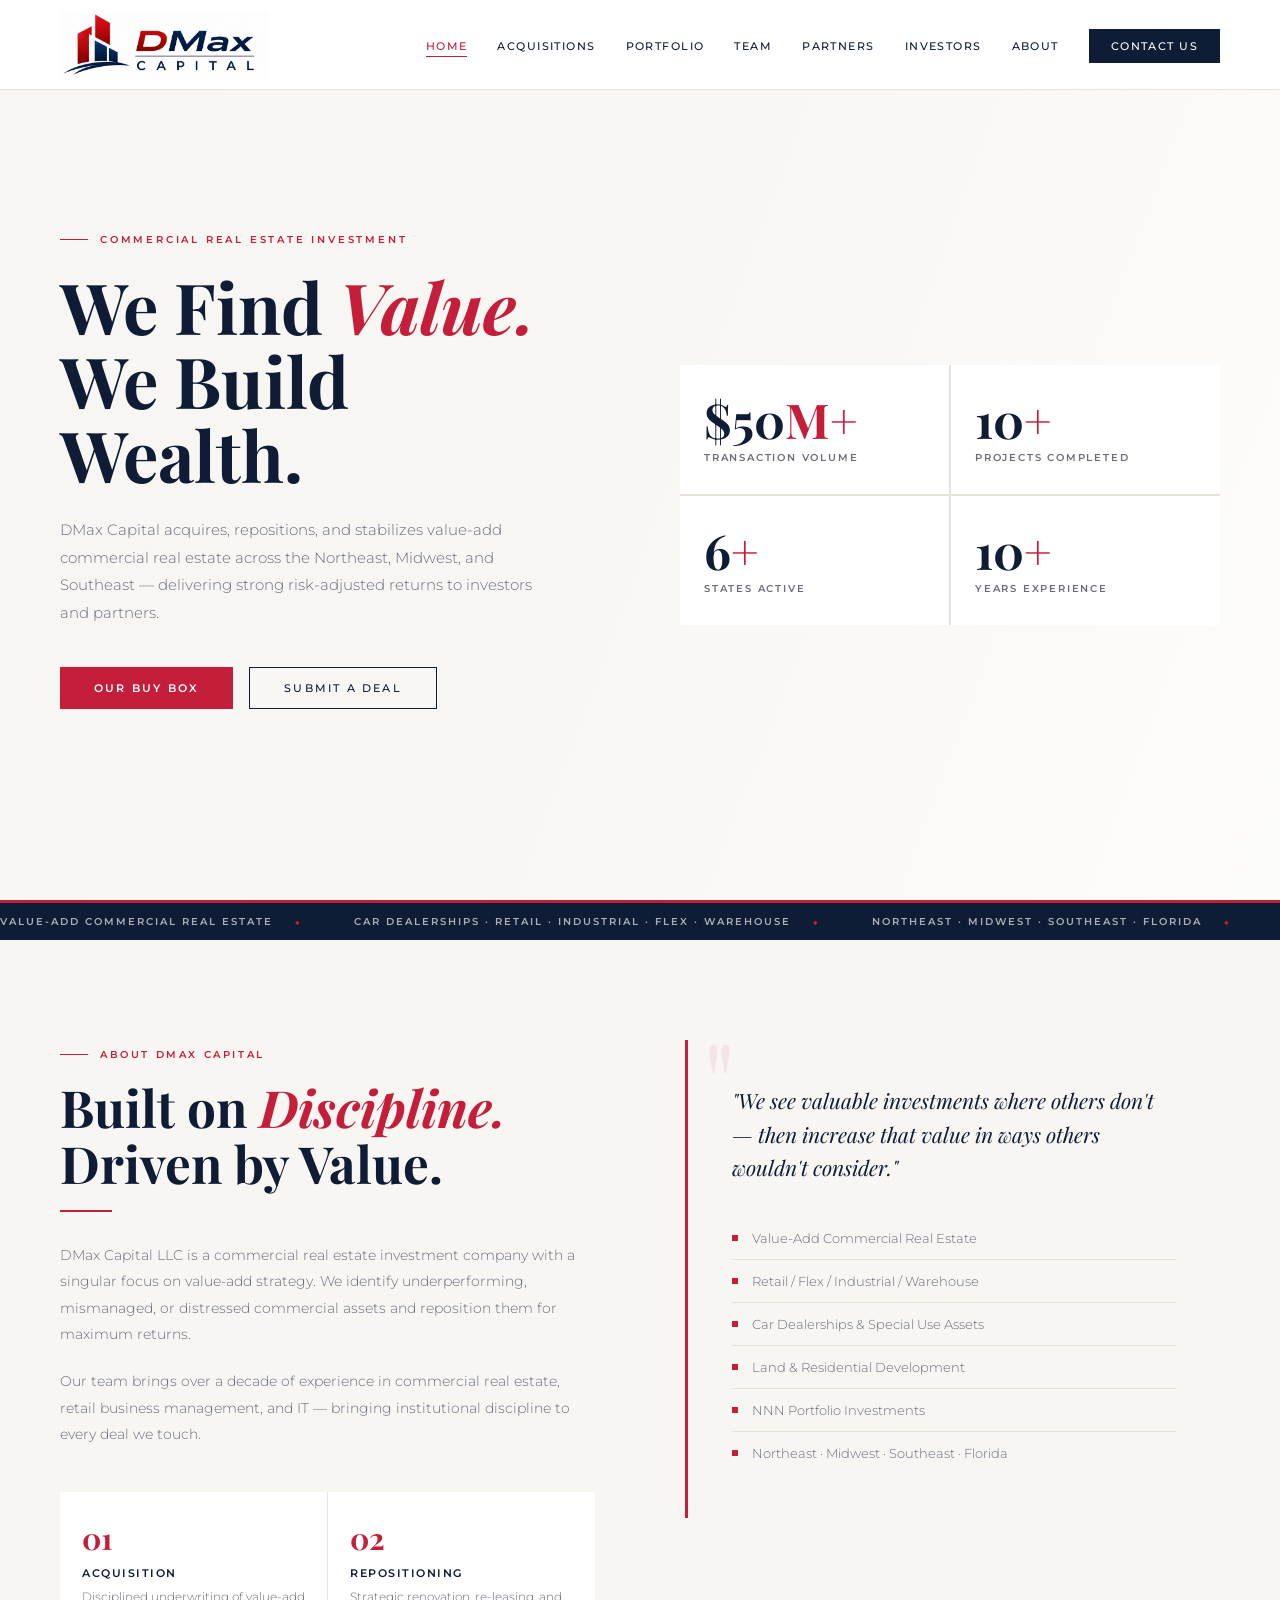
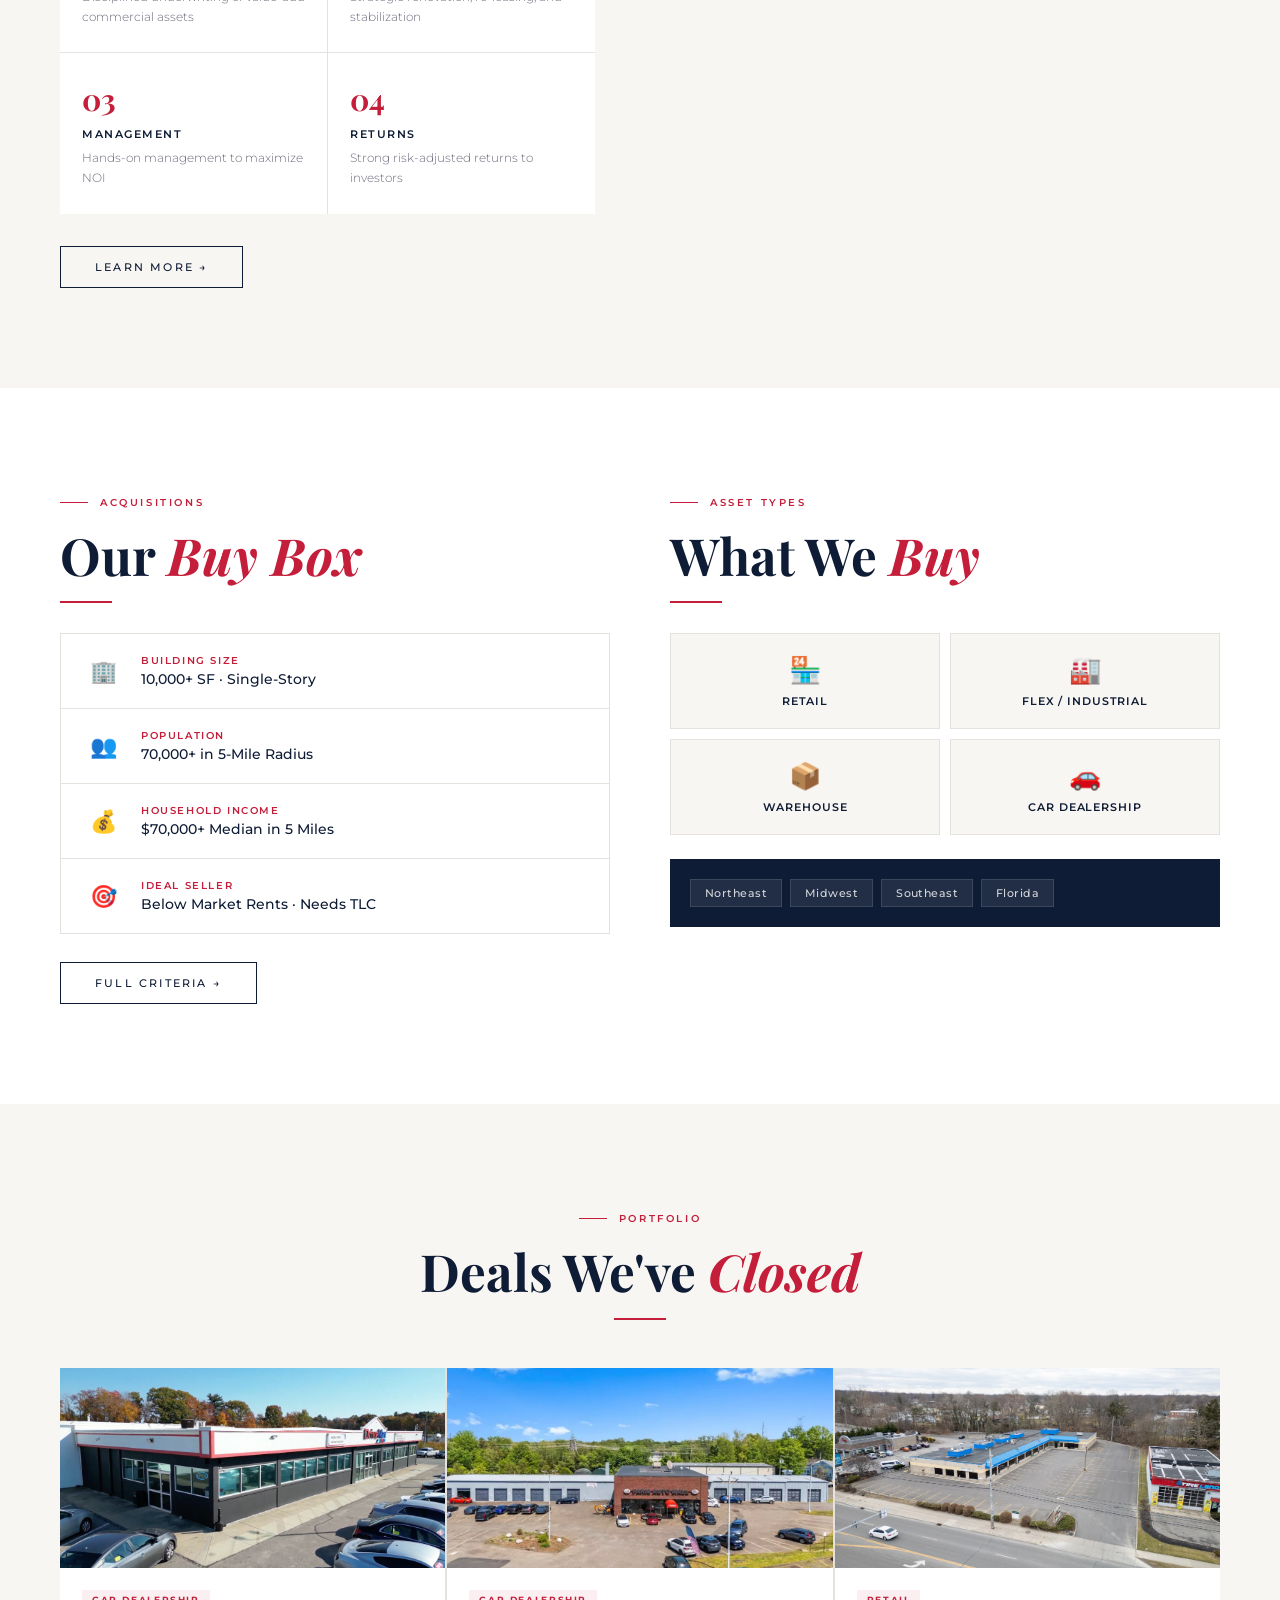
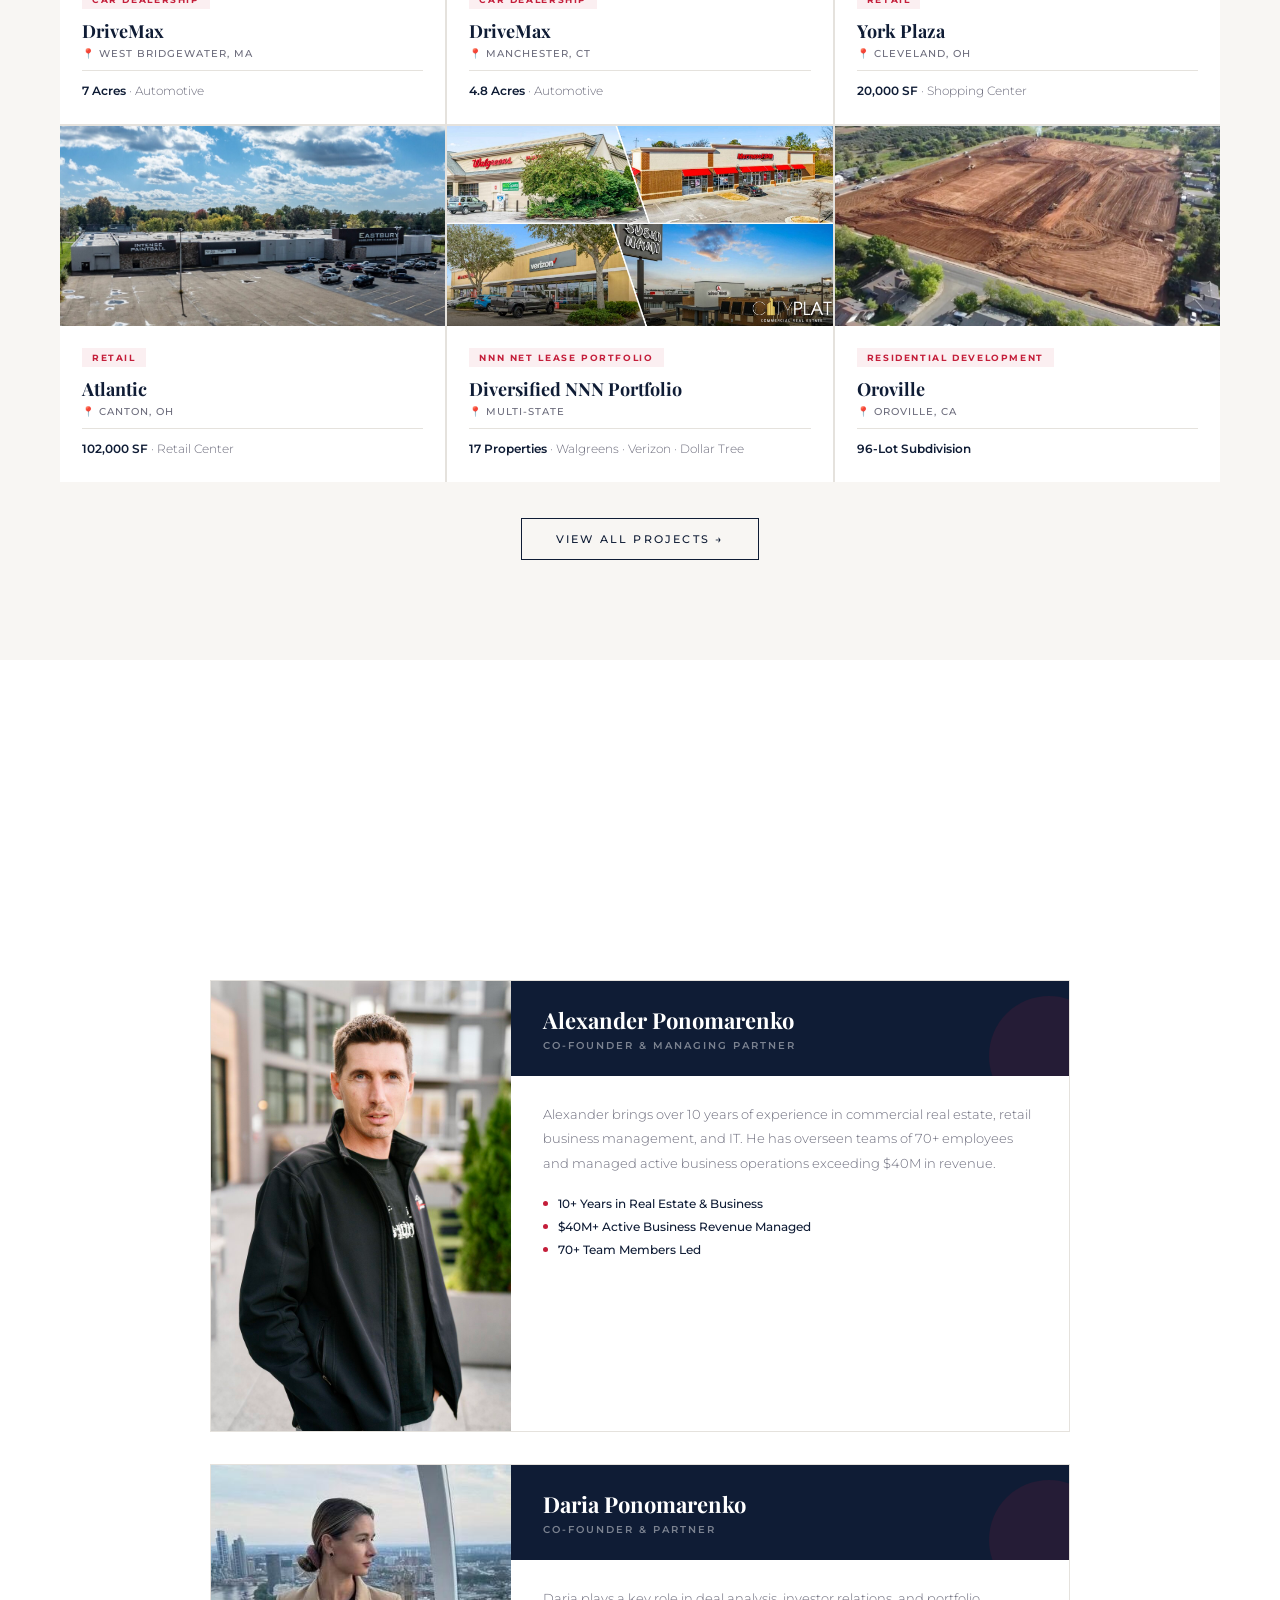
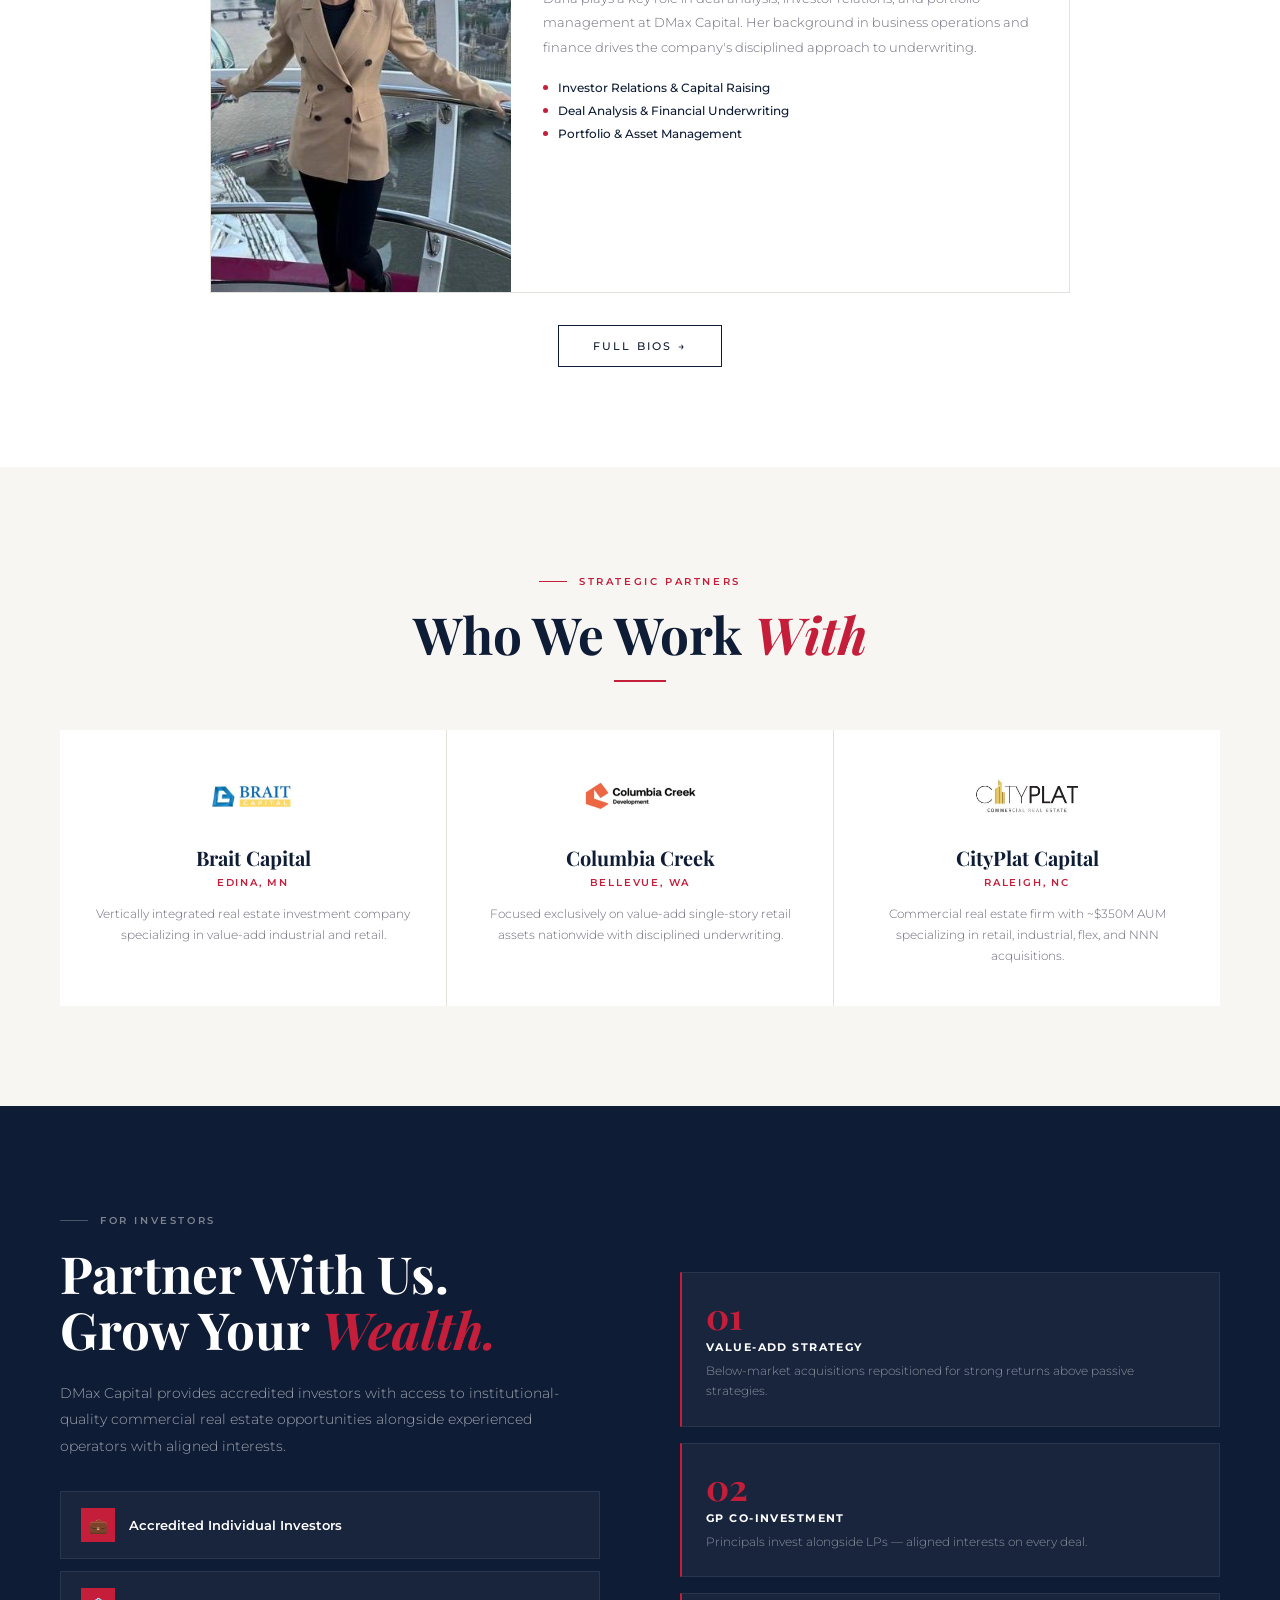
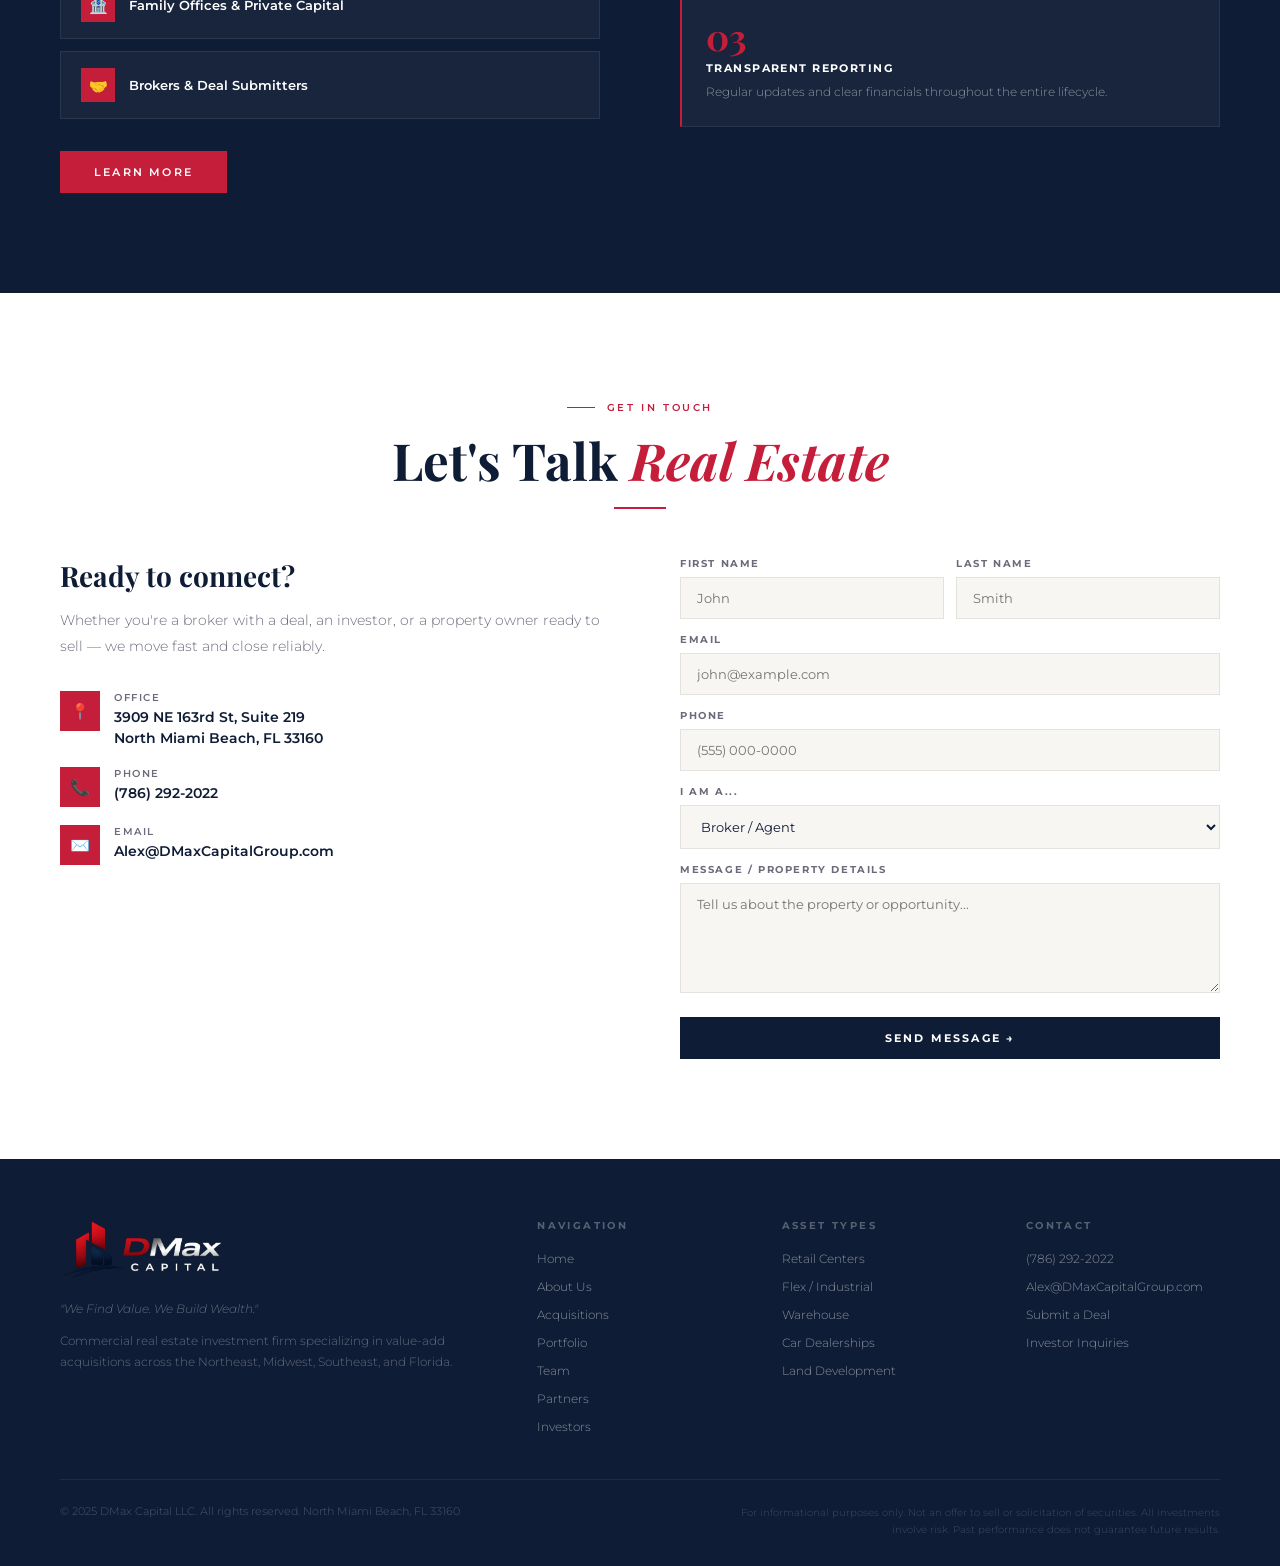
==== commit e65453d2: "site updates Co-Authored-By: Claude Sonnet 4.6 <noreply@anthropic.com>" ====
--- a/index.html
+++ b/index.html
@@ -16,19 +16,30 @@
   <div class="nav-logo"><img src="assets/images/logo-nav.jpg" alt="DMax Capital LLC" width="180" height="68"></div>
   <ul class="nav-menu">
     <li><a href="index.html" class="active">Home</a></li>
-    <li><a href="about.html">About</a></li>
+    
     <li><a href="acquisitions.html">Acquisitions</a></li>
     <li><a href="portfolio.html">Portfolio</a></li>
     <li><a href="team.html">Team</a></li>
     <li><a href="partners.html">Partners</a></li>
     <li><a href="investors.html">Investors</a></li>
-    <li><a href="contact.html" class="nav-cta">Contact Us</a></li>
+    <li><a href="about.html" >About</a></li><li><a href="contact.html" class="nav-cta">Contact Us</a></li>
   </ul>
+  <button class="hamburger" id="ham" aria-label="Menu"><span></span><span></span><span></span></button>
 </nav>
+<div class="mob-menu" id="mob-menu">
+  <a href="index.html">Home</a>
+  <a href="acquisitions.html">Acquisitions</a>
+  <a href="portfolio.html">Portfolio</a>
+  <a href="team.html">Team</a>
+  <a href="partners.html">Partners</a>
+  <a href="investors.html">Investors</a>
+  <a href="about.html">About</a>
+  <a href="contact.html" class="nav-cta">Contact Us</a>
+</div>
 
 <section style="min-height:100vh;position:relative;display:flex;align-items:center;overflow:hidden;padding-top:90px">
 <div style="position:absolute;inset:0;background:linear-gradient(110deg,rgba(248,246,243,1) 0%,rgba(248,246,243,.95) 45%,rgba(248,246,243,.3) 100%),url('https://images.unsplash.com/photo-1486325212027-8081e485255e?w=1600&q=80') right center/cover no-repeat"></div>
-<div style="position:relative;z-index:2;max-width:1300px;margin:0 auto;padding:80px 60px;width:100%;display:grid;grid-template-columns:1fr 1fr;gap:80px;align-items:center">
+<div class="hero-grid">
 <div class="hero-left">
 <div style="display:inline-flex;align-items:center;gap:12px;font-size:10px;font-weight:600;letter-spacing:.28em;text-transform:uppercase;color:var(--red);margin-bottom:24px"><span style="width:28px;height:1px;background:var(--red);display:inline-block"></span>Commercial Real Estate Investment</div>
 <h1 style="font-family:'Playfair Display',serif;font-size:clamp(42px,5.5vw,72px);font-weight:700;line-height:1.05;color:var(--navy);margin-bottom:24px">We Find <em style="font-style:italic;color:var(--red)">Value.</em><br>We Build Wealth.</h1>
@@ -36,7 +47,7 @@
 <div style="display:flex;gap:16px;flex-wrap:wrap;margin-bottom:56px"><a href="acquisitions.html" class="btn-red">Our Buy Box</a><a href="contact.html" class="btn-outline">Submit a Deal</a></div>
 </div>
 <div class="hero-right"><div class="stats-box">
-<div class="stat"><div class="sn">$50<em>M+</em></div><div class="sl">Assets & Transactions</div></div>
+<div class="stat"><div class="sn">$50<em>M+</em></div><div class="sl">Transaction Volume</div></div>
 <div class="stat"><div class="sn">10<em>+</em></div><div class="sl">Projects Completed</div></div>
 <div class="stat"><div class="sn">6<em>+</em></div><div class="sl">States Active</div></div>
 <div class="stat"><div class="sn">10<em>+</em></div><div class="sl">Years Experience</div></div>
@@ -106,14 +117,14 @@
 
 <section class="sec sec-white"><div class="wrap"><div class="fu" style="text-align:center;max-width:540px;margin:0 auto 48px"><div class="etag" style="justify-content:center">Get In Touch</div><h2 class="sh" style="text-align:center">Let's Talk <em>Real Estate</em></h2><div class="rule" style="margin:0 auto"></div></div>
 <div class="contact-g fu"><div><h3 class="ci-title">Ready to connect?</h3><p class="ci-text">Whether you're a broker with a deal, an investor, or a property owner ready to sell — we move fast and close reliably.</p>
-<div class="cds"><div class="cd"><div class="cd-ico">📍</div><div><div class="cd-lbl">Office</div><div class="cd-val">3909 NE 163rd St, Suite 219<br>North Miami Beach, FL 33160</div></div></div><div class="cd"><div class="cd-ico">📞</div><div><div class="cd-lbl">Phone</div><div class="cd-val">(786) 292-2022</div></div></div><div class="cd"><div class="cd-ico">✉️</div><div><div class="cd-lbl">Email</div><div class="cd-val">info@dmaxcapital.com</div></div></div></div></div>
-<div><div class="fr2"><div class="fg"><label class="fl">First Name</label><input type="text" class="fi" placeholder="John"></div><div class="fg"><label class="fl">Last Name</label><input type="text" class="fi" placeholder="Smith"></div></div><div class="fg"><label class="fl">Email</label><input type="email" class="fi" placeholder="john@example.com"></div><div class="fg"><label class="fl">Phone</label><input type="tel" class="fi" placeholder="(555) 000-0000"></div><div class="fg"><label class="fl">I am a...</label><select class="fsel"><option>Broker / Agent</option><option>Property Owner / Seller</option><option>Investor</option><option>Other</option></select></div><div class="fg"><label class="fl">Message / Property Details</label><textarea class="fta" placeholder="Tell us about the property or opportunity..."></textarea></div><button class="fsub" id="fsub">Send Message →</button></div></div></div></section>
+<div class="cds"><div class="cd"><div class="cd-ico">📍</div><div><div class="cd-lbl">Office</div><div class="cd-val">3909 NE 163rd St, Suite 219<br>North Miami Beach, FL 33160</div></div></div><div class="cd"><div class="cd-ico">📞</div><div><div class="cd-lbl">Phone</div><div class="cd-val">(786) 292-2022</div></div></div><div class="cd"><div class="cd-ico">✉️</div><div><div class="cd-lbl">Email</div><div class="cd-val">Alex@DMaxCapitalGroup.com</div></div></div></div></div>
+<form id="contact-form"><input type="hidden" name="access_key" value="ee4964a1-6a42-4dbc-aab6-045f0efc76d7"><input type="hidden" name="subject" value="New Contact Form Submission - DMax Capital"><input type="hidden" name="from_name" value="DMax Capital Website"><div class="fr2"><div class="fg"><label class="fl">First Name</label><input type="text" class="fi" name="first_name" placeholder="John" required></div><div class="fg"><label class="fl">Last Name</label><input type="text" class="fi" name="last_name" placeholder="Smith"></div></div><div class="fg"><label class="fl">Email</label><input type="email" class="fi" name="email" placeholder="john@example.com" required></div><div class="fg"><label class="fl">Phone</label><input type="tel" class="fi" name="phone" placeholder="(555) 000-0000"></div><div class="fg"><label class="fl">I am a...</label><select class="fsel" name="type"><option>Broker / Agent</option><option>Property Owner / Seller</option><option>Investor</option><option>Other</option></select></div><div class="fg"><label class="fl">Message / Property Details</label><textarea class="fta" name="message" placeholder="Tell us about the property or opportunity..."></textarea></div><button class="fsub" id="fsub" type="submit">Send Message →</button></form></div></div></section>
 
 <footer><div class="wrap"><div class="fg-g">
 <div><div class="fl-logo"><img src="assets/images/logo-footer.png" alt="DMax Capital" width="180" height="64"></div><div class="fl-slogan">"We Find Value. We Build Wealth."</div><p class="fl-desc">Commercial real estate investment firm specializing in value-add acquisitions across the Northeast, Midwest, Southeast, and Florida.</p></div>
 <div><div class="fc-head">Navigation</div><ul class="flinks"><li><a href="index.html">Home</a></li><li><a href="about.html">About Us</a></li><li><a href="acquisitions.html">Acquisitions</a></li><li><a href="portfolio.html">Portfolio</a></li><li><a href="team.html">Team</a></li><li><a href="partners.html">Partners</a></li><li><a href="investors.html">Investors</a></li></ul></div>
 <div><div class="fc-head">Asset Types</div><ul class="flinks"><li><a href="acquisitions.html">Retail Centers</a></li><li><a href="acquisitions.html">Flex / Industrial</a></li><li><a href="acquisitions.html">Warehouse</a></li><li><a href="acquisitions.html">Car Dealerships</a></li><li><a href="acquisitions.html">Land Development</a></li></ul></div>
-<div><div class="fc-head">Contact</div><ul class="flinks"><li><a href="tel:7862922022">(786) 292-2022</a></li><li><a href="mailto:info@dmaxcapital.com">info@dmaxcapital.com</a></li><li><a href="contact.html">Submit a Deal</a></li><li><a href="investors.html">Investor Inquiries</a></li></ul></div>
+<div><div class="fc-head">Contact</div><ul class="flinks"><li><a href="tel:7862922022">(786) 292-2022</a></li><li><a href="mailto:Alex@DMaxCapitalGroup.com">Alex@DMaxCapitalGroup.com</a></li><li><a href="contact.html">Submit a Deal</a></li><li><a href="investors.html">Investor Inquiries</a></li></ul></div>
 </div><div class="fbot"><div class="fcopy">© 2025 DMax Capital LLC. All rights reserved. North Miami Beach, FL 33160</div><div class="fdisc">For informational purposes only. Not an offer to sell or solicitation of securities. All investments involve risk. Past performance does not guarantee future results.</div></div></div></footer>
 
 <script src="assets/js/main.js"></script>
--- a/assets/css/style.css
+++ b/assets/css/style.css
@@ -113,10 +113,10 @@
 .d-size strong{color:var(--navy);font-weight:600}
 
 /* Team */
-.team-g{display:grid;grid-template-columns:1fr 1fr;gap:24px}
-.tc{overflow:hidden;border:1px solid var(--border);transition:all .3s}
+.team-g{display:grid;grid-template-columns:1fr;gap:32px;max-width:860px;margin:0 auto}
+.tc{display:grid;grid-template-columns:300px 1fr;grid-template-rows:auto 1fr;overflow:hidden;border:1px solid var(--border);transition:all .3s}
 .tc:hover{box-shadow:0 16px 50px rgba(0,0,0,.08);transform:translateY(-4px)}
-.tc-photo{width:100%;height:260px;object-fit:cover;object-position:center 20%;display:block}
+.tc-photo{grid-column:1;grid-row:1 / span 2;width:300px;height:100%;min-height:380px;object-fit:cover;object-position:center top;display:block}
 .tc-top{background:var(--navy);padding:24px 32px;position:relative;overflow:hidden}
 .tc-top::before{content:"";position:absolute;bottom:-40px;right:-40px;width:120px;height:120px;border-radius:50%;background:rgba(196,30,58,.12)}
 .tc-name{font-family:"Playfair Display",serif;font-size:22px;font-weight:700;color:var(--white);margin-bottom:4px;position:relative;z-index:1}
@@ -189,6 +189,22 @@
 .fcopy{font-size:11px;color:rgba(255,255,255,.25)}
 .fdisc{font-size:10px;color:rgba(255,255,255,.2);max-width:480px;text-align:right;line-height:1.7}
 
+/* Mobile Nav */
+.hamburger{display:none;flex-direction:column;gap:5px;cursor:pointer;background:none;border:none;padding:6px}
+.hamburger span{width:22px;height:2px;background:var(--navy);display:block;transition:all .3s}
+.hamburger.open span:nth-child(1){transform:rotate(45deg) translate(5px,5px)}
+.hamburger.open span:nth-child(2){opacity:0}
+.hamburger.open span:nth-child(3){transform:rotate(-45deg) translate(5px,-5px)}
+.mob-menu{display:none;position:fixed;top:90px;left:0;right:0;background:var(--white);border-bottom:2px solid var(--border);z-index:997;flex-direction:column;box-shadow:0 8px 30px rgba(0,0,0,.1)}
+.mob-menu.open{display:flex}
+.mob-menu a{padding:16px 24px;text-decoration:none;font-size:11px;font-weight:600;letter-spacing:.14em;text-transform:uppercase;color:var(--navy);border-bottom:1px solid var(--border);transition:color .2s}
+.mob-menu a:last-child{border-bottom:none}
+.mob-menu .nav-cta{background:var(--navy)!important;color:var(--white)!important;text-align:center;padding:18px 24px}
+.mob-menu .nav-cta:hover{background:var(--red)!important}
+
+/* Hero Grid */
+.hero-grid{position:relative;z-index:2;max-width:1300px;margin:0 auto;padding:80px 60px;width:100%;display:grid;grid-template-columns:1fr 1fr;gap:80px;align-items:center}
+
 /* Animations */
 .fu{opacity:0;transform:translateY(28px);transition:opacity .7s ease,transform .7s ease}
 .fu.vis{opacity:1;transform:none}
@@ -199,6 +215,35 @@
 .hero-left{animation:fadeUp .8s ease both}.hero-right{animation:fadeUp .8s .2s ease both}
 
 /* Responsive */
-@media(max-width:1024px){#nav,.sec,footer,.page-hero{padding-left:30px;padding-right:30px}}
-@media(max-width:900px){.nav-menu{display:none}.about-g,.bb-simple,.team-g,.inv-g,.contact-g,.fg-g{grid-template-columns:1fr}.port-g,.part-g{grid-template-columns:1fr 1fr}.stats-box{grid-template-columns:1fr 1fr}}
-@media(max-width:600px){.port-g,.part-g,.asset-types-simple,.pillars,.fr2{grid-template-columns:1fr}}
+@media(max-width:1024px){#nav,.sec,footer,.page-hero{padding-left:30px;padding-right:30px}.hero-grid{padding:60px 30px;gap:50px}}
+@media(max-width:900px){
+  #nav{padding:0 20px}
+  .nav-menu{display:none}
+  .hamburger{display:flex}
+  .hero-grid{grid-template-columns:1fr;gap:32px;padding:40px 20px}
+  .sec{padding:60px 20px}
+  .page-hero{padding:120px 20px 52px}
+  footer{padding:44px 20px 24px}
+  .about-g,.bb-simple,.inv-g,.contact-g,.fg-g{grid-template-columns:1fr}
+  .port-g,.part-g{grid-template-columns:1fr 1fr}
+  .stats-box{grid-template-columns:1fr 1fr}
+  .tc{grid-template-columns:1fr}
+  .tc-photo{grid-column:1;grid-row:1;width:100%;height:300px;min-height:0}
+  .sn{font-size:38px}
+  .fg-g{gap:28px}
+  .fbot{flex-direction:column;gap:8px}
+  .fdisc{text-align:left;max-width:100%}
+  .inv-g{gap:40px}
+  .contact-g{gap:40px}
+  .bb-simple{gap:40px}
+}
+@media(max-width:600px){
+  .port-g,.part-g,.asset-types-simple,.pillars,.fr2{grid-template-columns:1fr}
+  .page-hero h1{font-size:clamp(30px,8vw,44px)}
+  .stats-box{grid-template-columns:1fr 1fr}
+  .hero-grid{padding:32px 16px}
+  #nav{padding:0 16px}
+  .sec{padding:48px 16px}
+  footer{padding:40px 16px 20px}
+  .page-hero{padding:110px 16px 44px}
+}
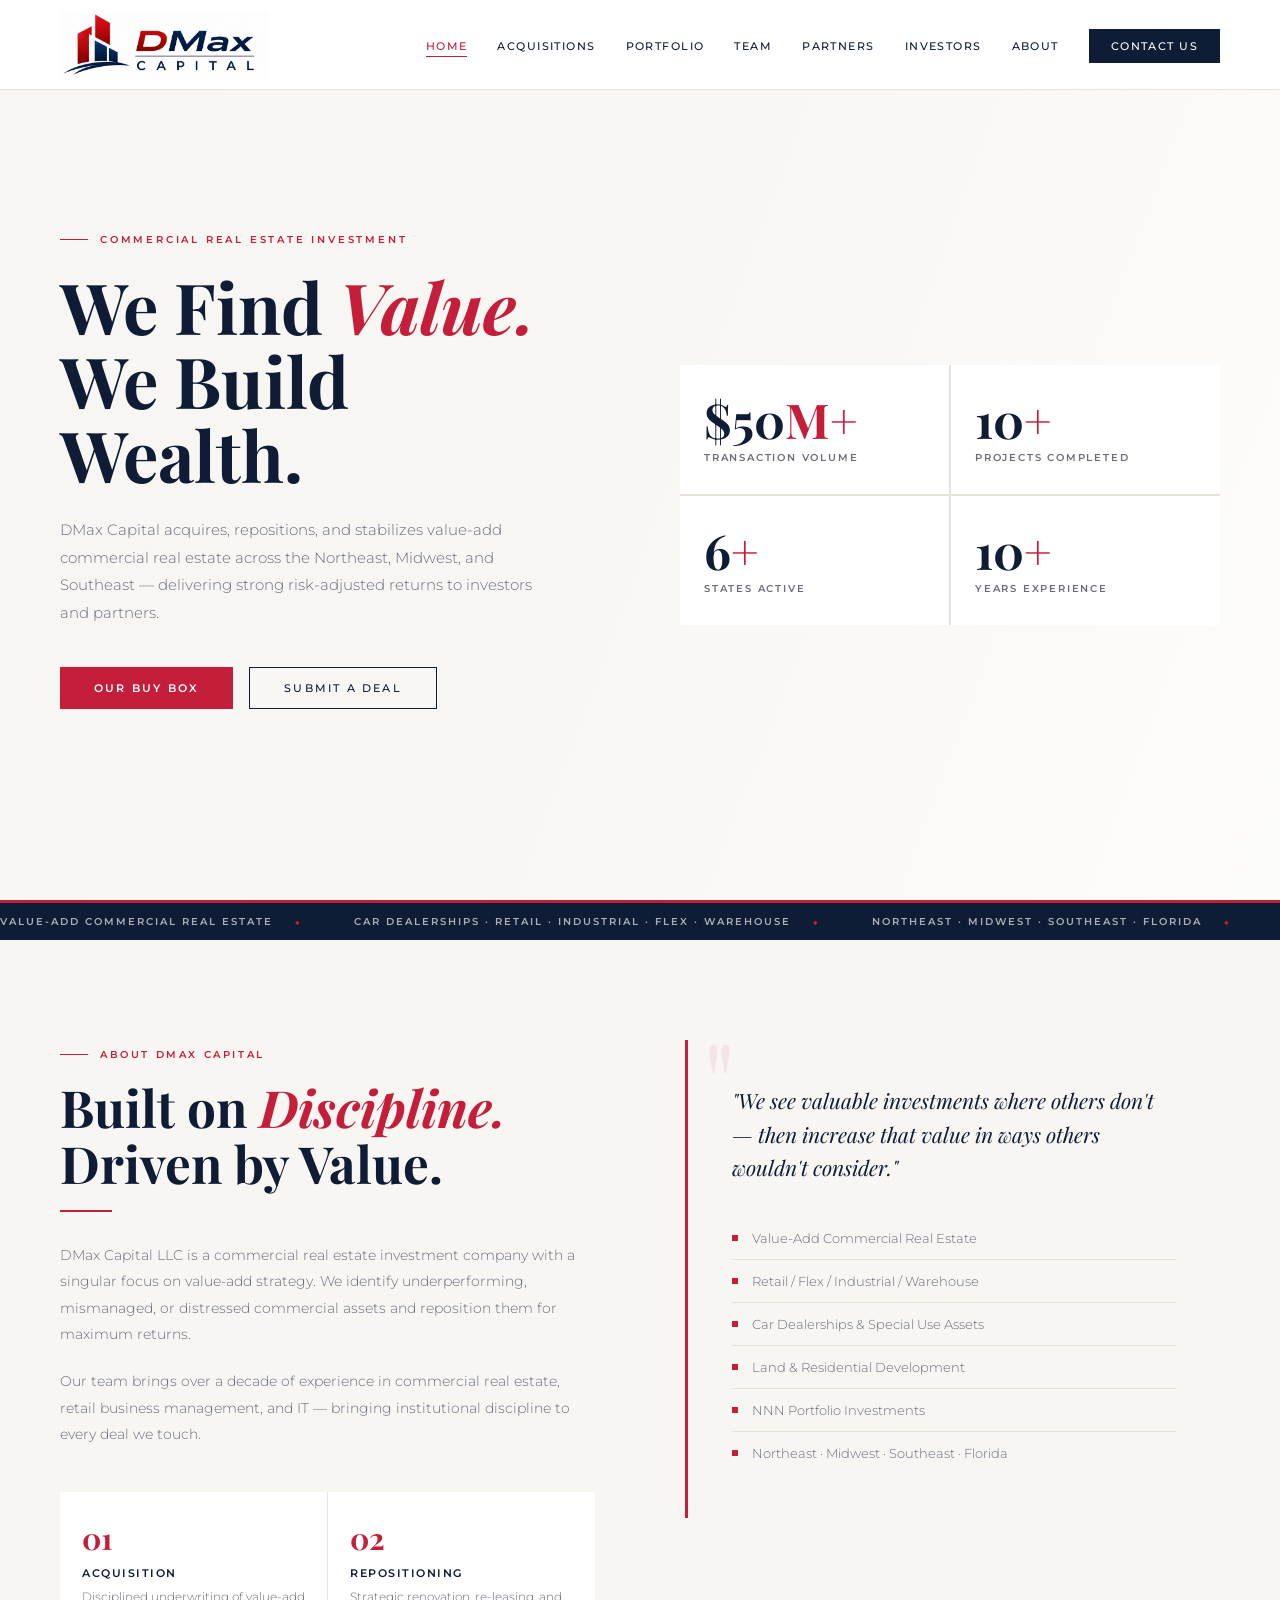
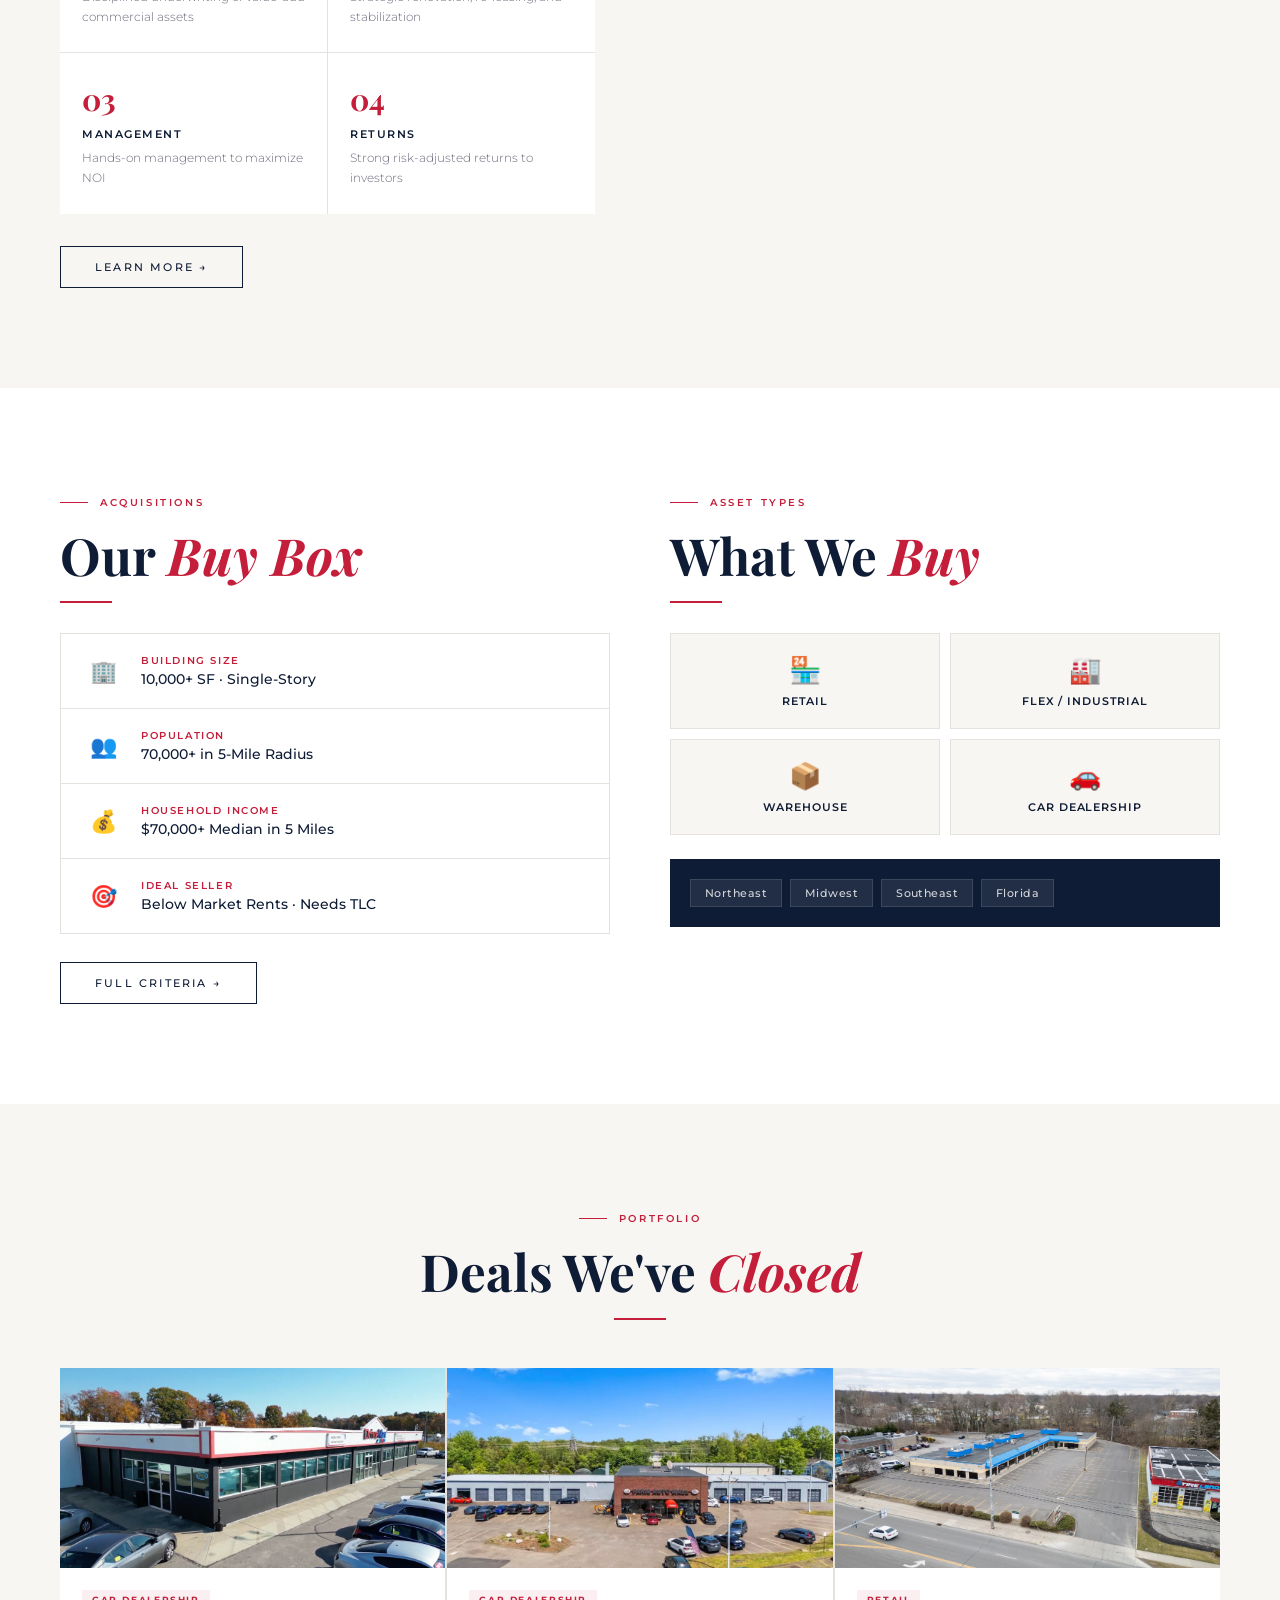
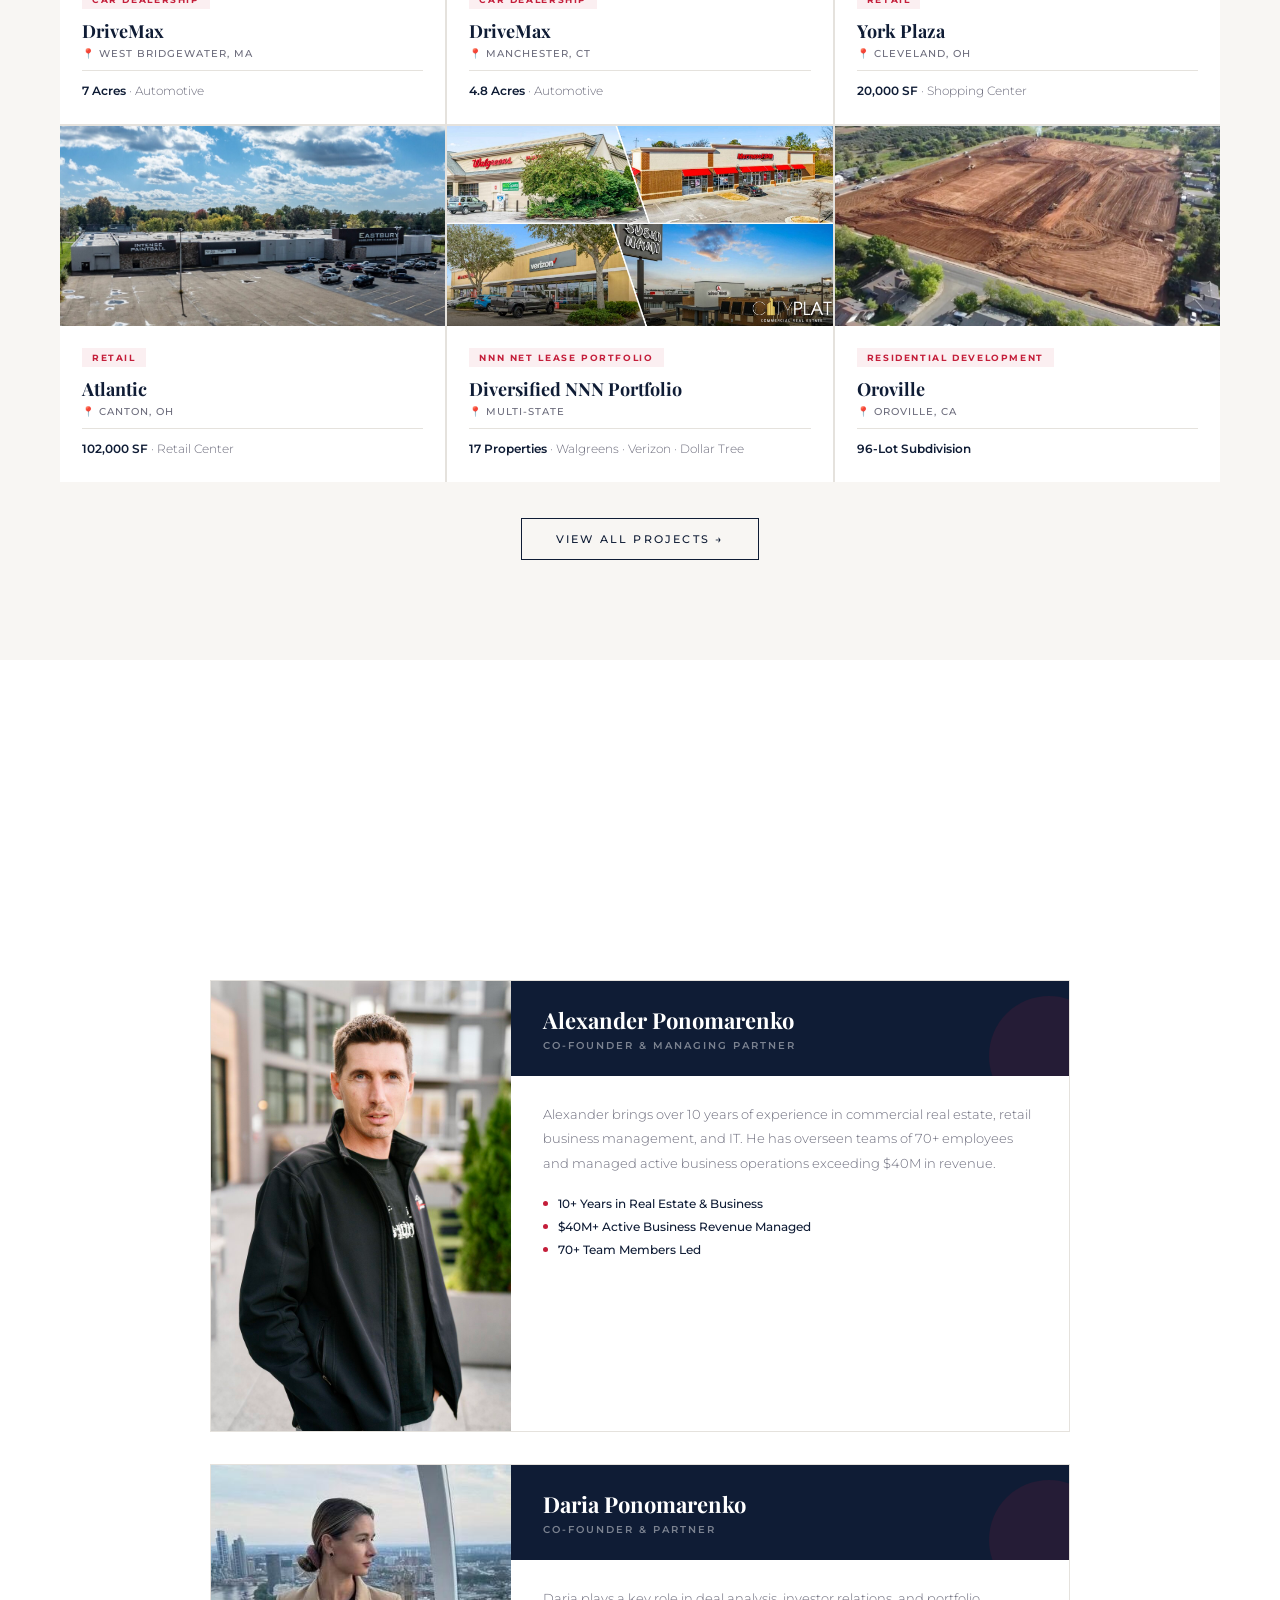
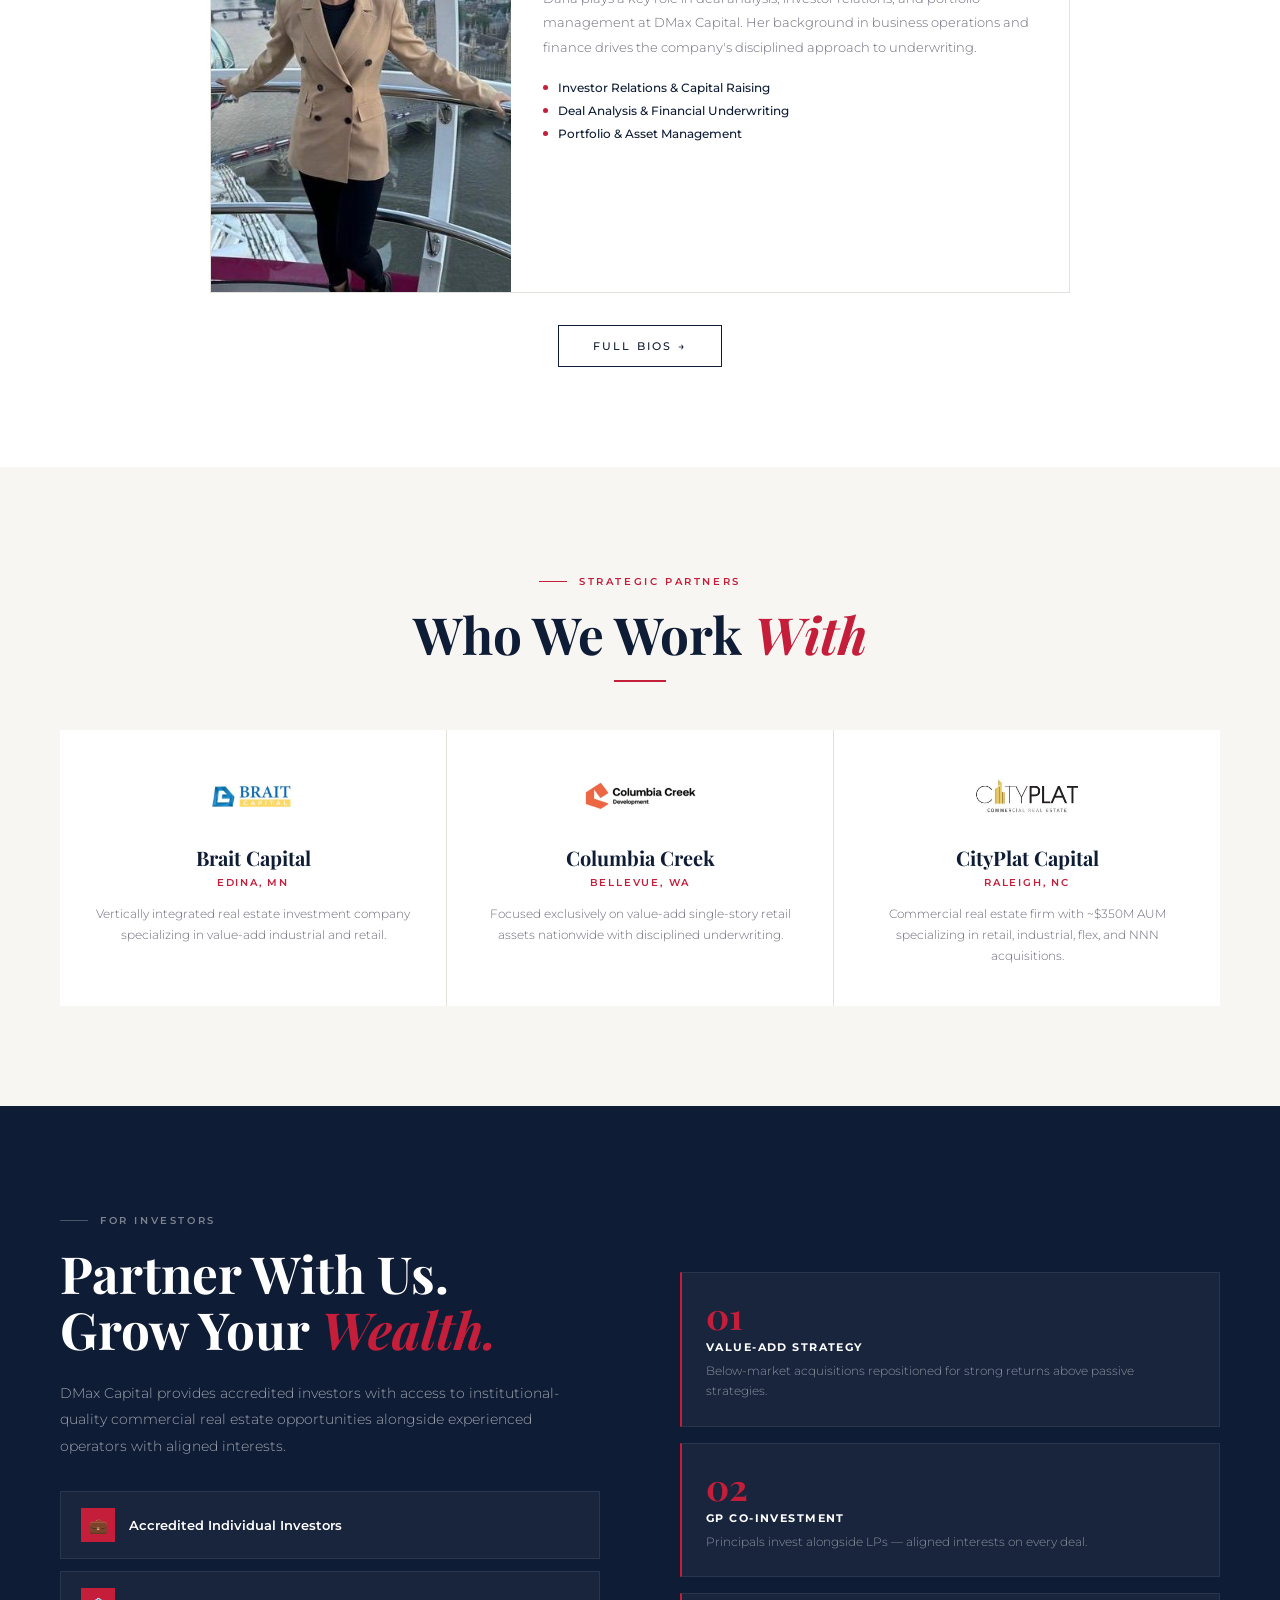
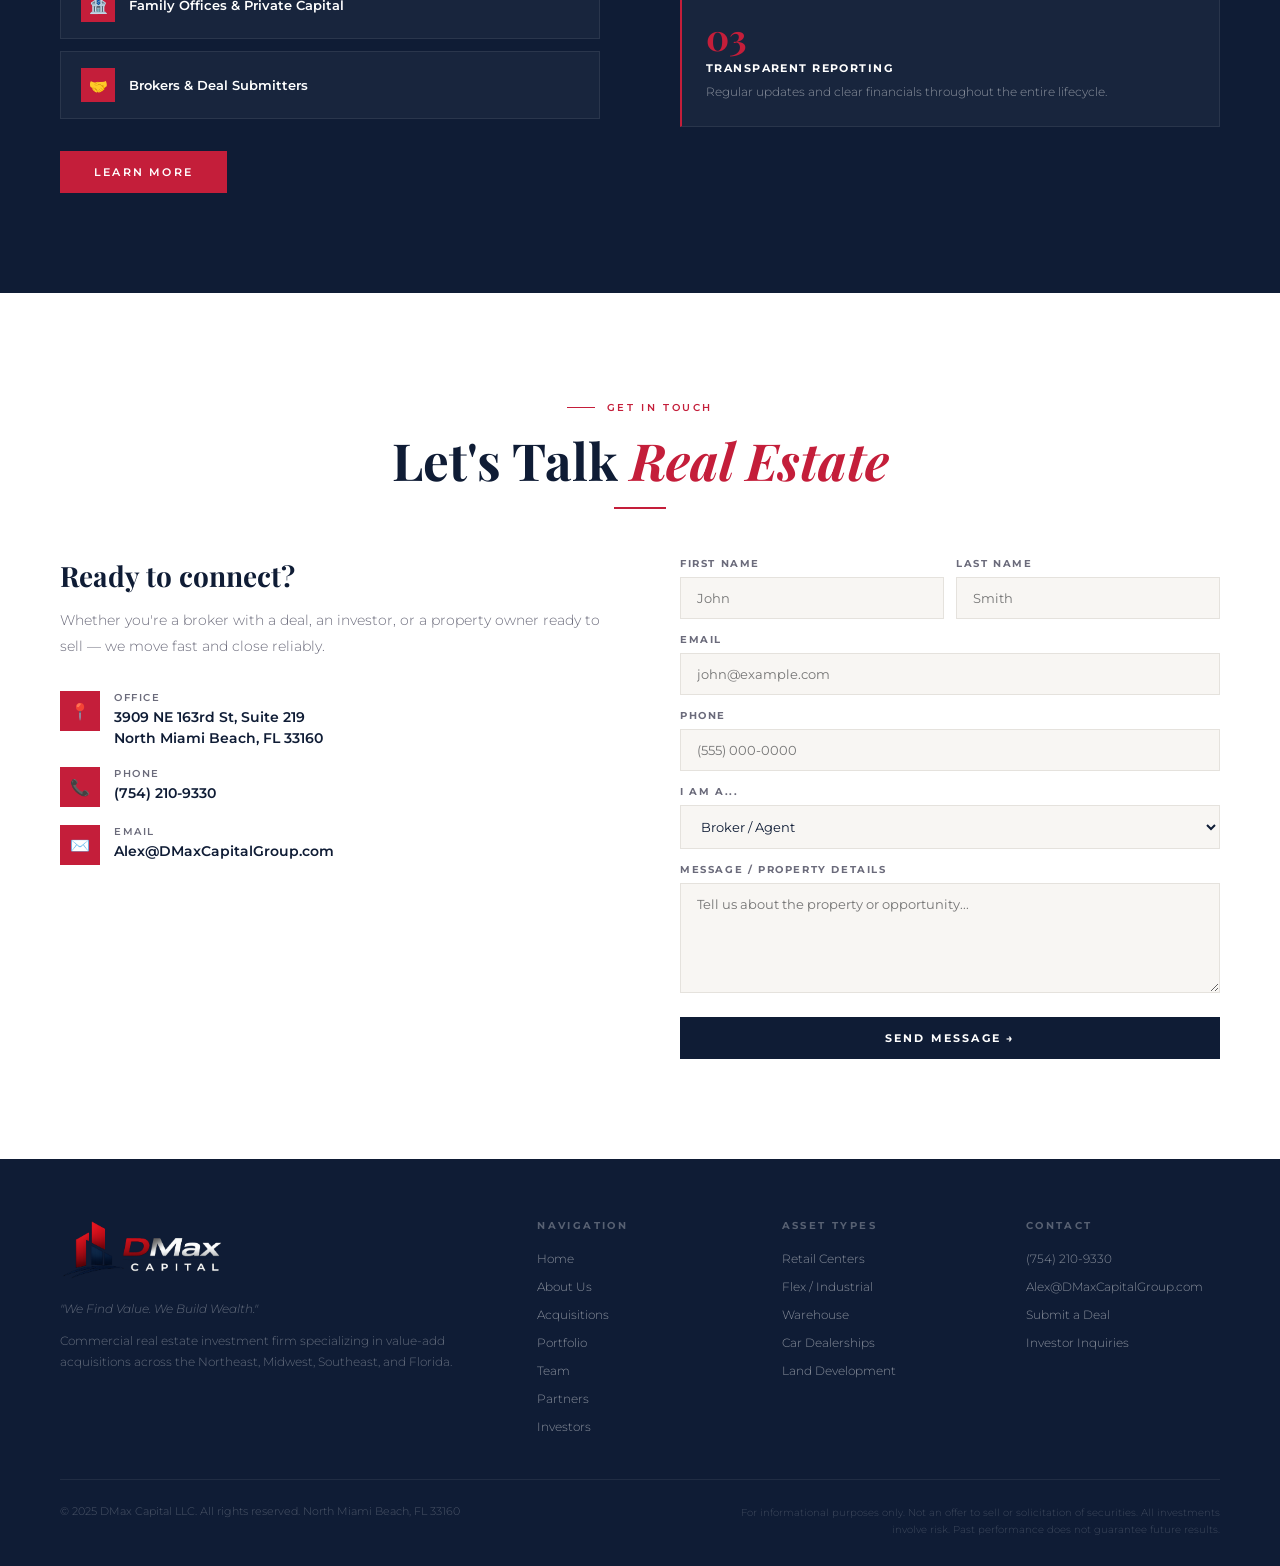
==== commit 694dfeeb: "site updates Co-Authored-By: Claude Sonnet 4.6 <noreply@anthropic.com>" ====
--- a/index.html
+++ b/index.html
@@ -117,14 +117,14 @@
 
 <section class="sec sec-white"><div class="wrap"><div class="fu" style="text-align:center;max-width:540px;margin:0 auto 48px"><div class="etag" style="justify-content:center">Get In Touch</div><h2 class="sh" style="text-align:center">Let's Talk <em>Real Estate</em></h2><div class="rule" style="margin:0 auto"></div></div>
 <div class="contact-g fu"><div><h3 class="ci-title">Ready to connect?</h3><p class="ci-text">Whether you're a broker with a deal, an investor, or a property owner ready to sell — we move fast and close reliably.</p>
-<div class="cds"><div class="cd"><div class="cd-ico">📍</div><div><div class="cd-lbl">Office</div><div class="cd-val">3909 NE 163rd St, Suite 219<br>North Miami Beach, FL 33160</div></div></div><div class="cd"><div class="cd-ico">📞</div><div><div class="cd-lbl">Phone</div><div class="cd-val">(786) 292-2022</div></div></div><div class="cd"><div class="cd-ico">✉️</div><div><div class="cd-lbl">Email</div><div class="cd-val">Alex@DMaxCapitalGroup.com</div></div></div></div></div>
+<div class="cds"><div class="cd"><div class="cd-ico">📍</div><div><div class="cd-lbl">Office</div><div class="cd-val">3909 NE 163rd St, Suite 219<br>North Miami Beach, FL 33160</div></div></div><div class="cd"><div class="cd-ico">📞</div><div><div class="cd-lbl">Phone</div><div class="cd-val">(754) 210-9330</div></div></div><div class="cd"><div class="cd-ico">✉️</div><div><div class="cd-lbl">Email</div><div class="cd-val">Alex@DMaxCapitalGroup.com</div></div></div></div></div>
 <form id="contact-form"><input type="hidden" name="access_key" value="ee4964a1-6a42-4dbc-aab6-045f0efc76d7"><input type="hidden" name="subject" value="New Contact Form Submission - DMax Capital"><input type="hidden" name="from_name" value="DMax Capital Website"><div class="fr2"><div class="fg"><label class="fl">First Name</label><input type="text" class="fi" name="first_name" placeholder="John" required></div><div class="fg"><label class="fl">Last Name</label><input type="text" class="fi" name="last_name" placeholder="Smith"></div></div><div class="fg"><label class="fl">Email</label><input type="email" class="fi" name="email" placeholder="john@example.com" required></div><div class="fg"><label class="fl">Phone</label><input type="tel" class="fi" name="phone" placeholder="(555) 000-0000"></div><div class="fg"><label class="fl">I am a...</label><select class="fsel" name="type"><option>Broker / Agent</option><option>Property Owner / Seller</option><option>Investor</option><option>Other</option></select></div><div class="fg"><label class="fl">Message / Property Details</label><textarea class="fta" name="message" placeholder="Tell us about the property or opportunity..."></textarea></div><button class="fsub" id="fsub" type="submit">Send Message →</button></form></div></div></section>
 
 <footer><div class="wrap"><div class="fg-g">
 <div><div class="fl-logo"><img src="assets/images/logo-footer.png" alt="DMax Capital" width="180" height="64"></div><div class="fl-slogan">"We Find Value. We Build Wealth."</div><p class="fl-desc">Commercial real estate investment firm specializing in value-add acquisitions across the Northeast, Midwest, Southeast, and Florida.</p></div>
 <div><div class="fc-head">Navigation</div><ul class="flinks"><li><a href="index.html">Home</a></li><li><a href="about.html">About Us</a></li><li><a href="acquisitions.html">Acquisitions</a></li><li><a href="portfolio.html">Portfolio</a></li><li><a href="team.html">Team</a></li><li><a href="partners.html">Partners</a></li><li><a href="investors.html">Investors</a></li></ul></div>
 <div><div class="fc-head">Asset Types</div><ul class="flinks"><li><a href="acquisitions.html">Retail Centers</a></li><li><a href="acquisitions.html">Flex / Industrial</a></li><li><a href="acquisitions.html">Warehouse</a></li><li><a href="acquisitions.html">Car Dealerships</a></li><li><a href="acquisitions.html">Land Development</a></li></ul></div>
-<div><div class="fc-head">Contact</div><ul class="flinks"><li><a href="tel:7862922022">(786) 292-2022</a></li><li><a href="mailto:Alex@DMaxCapitalGroup.com">Alex@DMaxCapitalGroup.com</a></li><li><a href="contact.html">Submit a Deal</a></li><li><a href="investors.html">Investor Inquiries</a></li></ul></div>
+<div><div class="fc-head">Contact</div><ul class="flinks"><li><a href="tel:7542109330">(754) 210-9330</a></li><li><a href="mailto:Alex@DMaxCapitalGroup.com">Alex@DMaxCapitalGroup.com</a></li><li><a href="contact.html">Submit a Deal</a></li><li><a href="investors.html">Investor Inquiries</a></li></ul></div>
 </div><div class="fbot"><div class="fcopy">© 2025 DMax Capital LLC. All rights reserved. North Miami Beach, FL 33160</div><div class="fdisc">For informational purposes only. Not an offer to sell or solicitation of securities. All investments involve risk. Past performance does not guarantee future results.</div></div></div></footer>
 
 <script src="assets/js/main.js"></script>
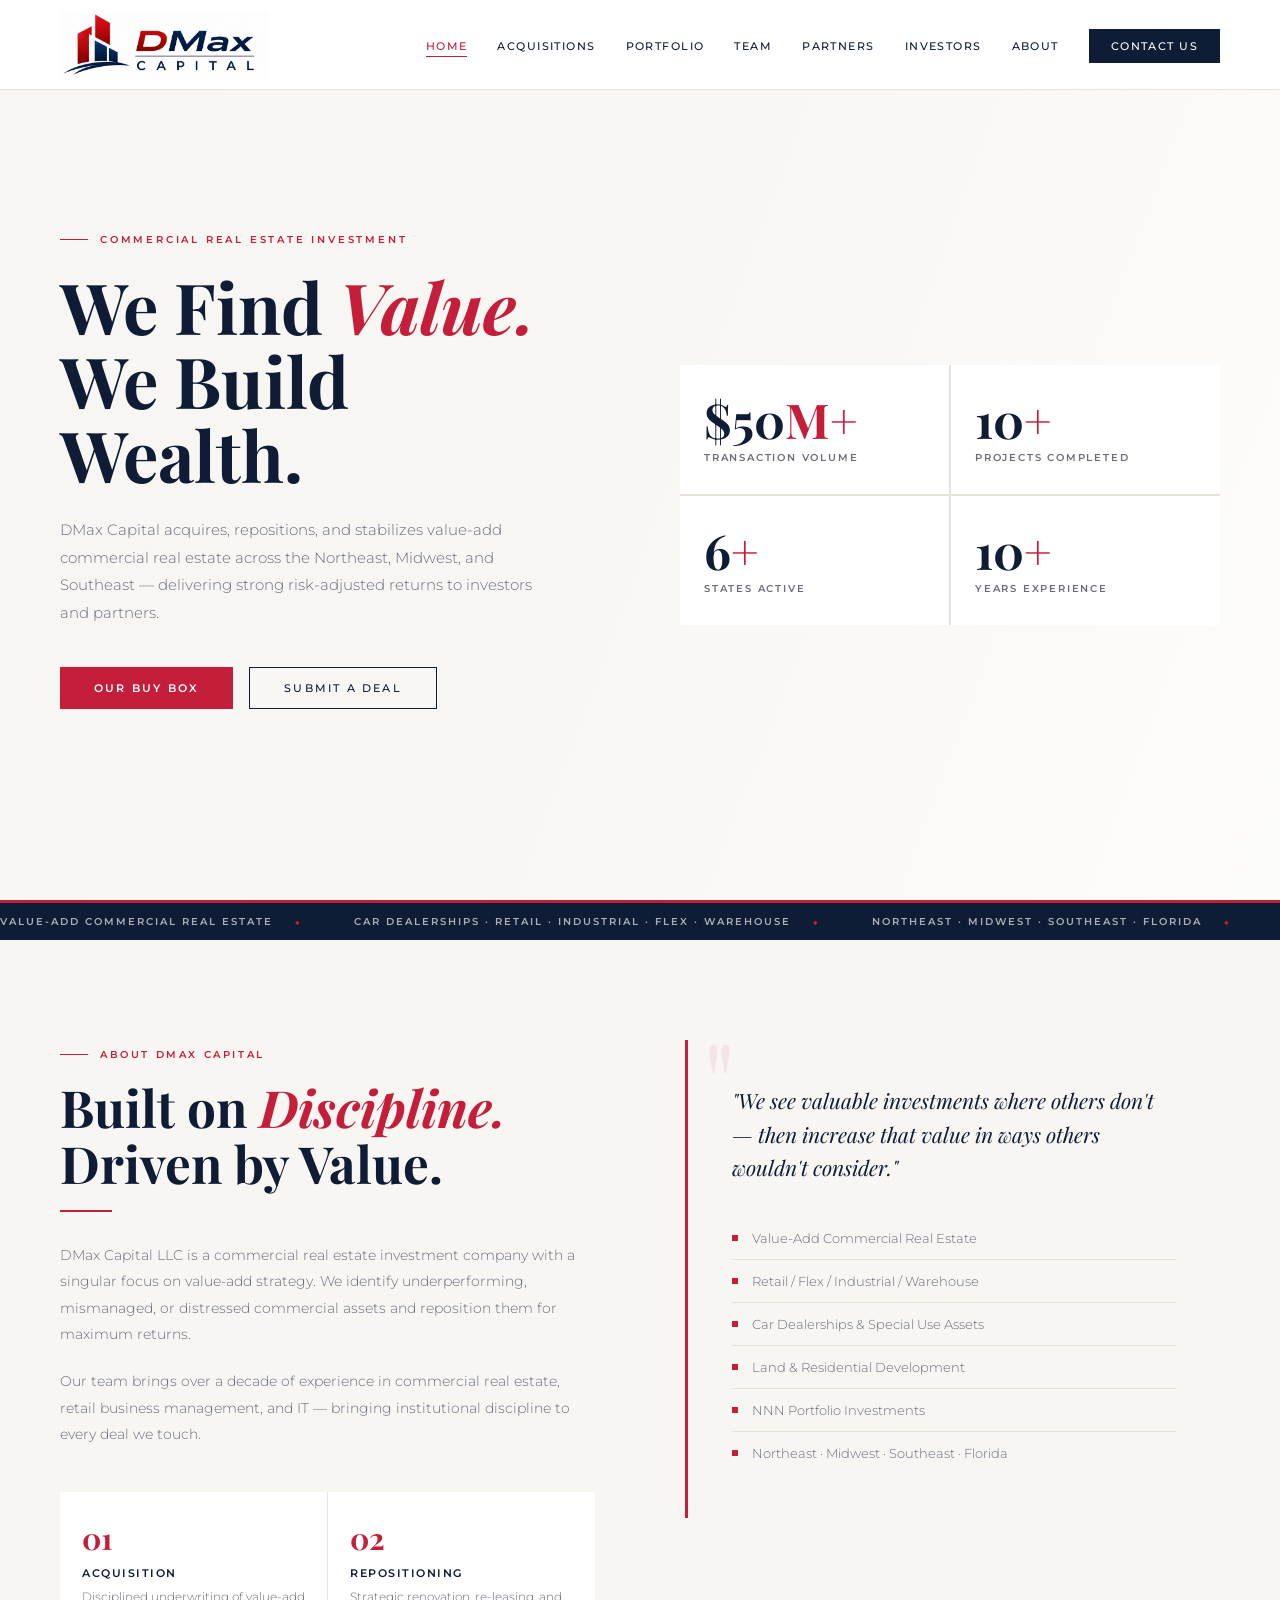
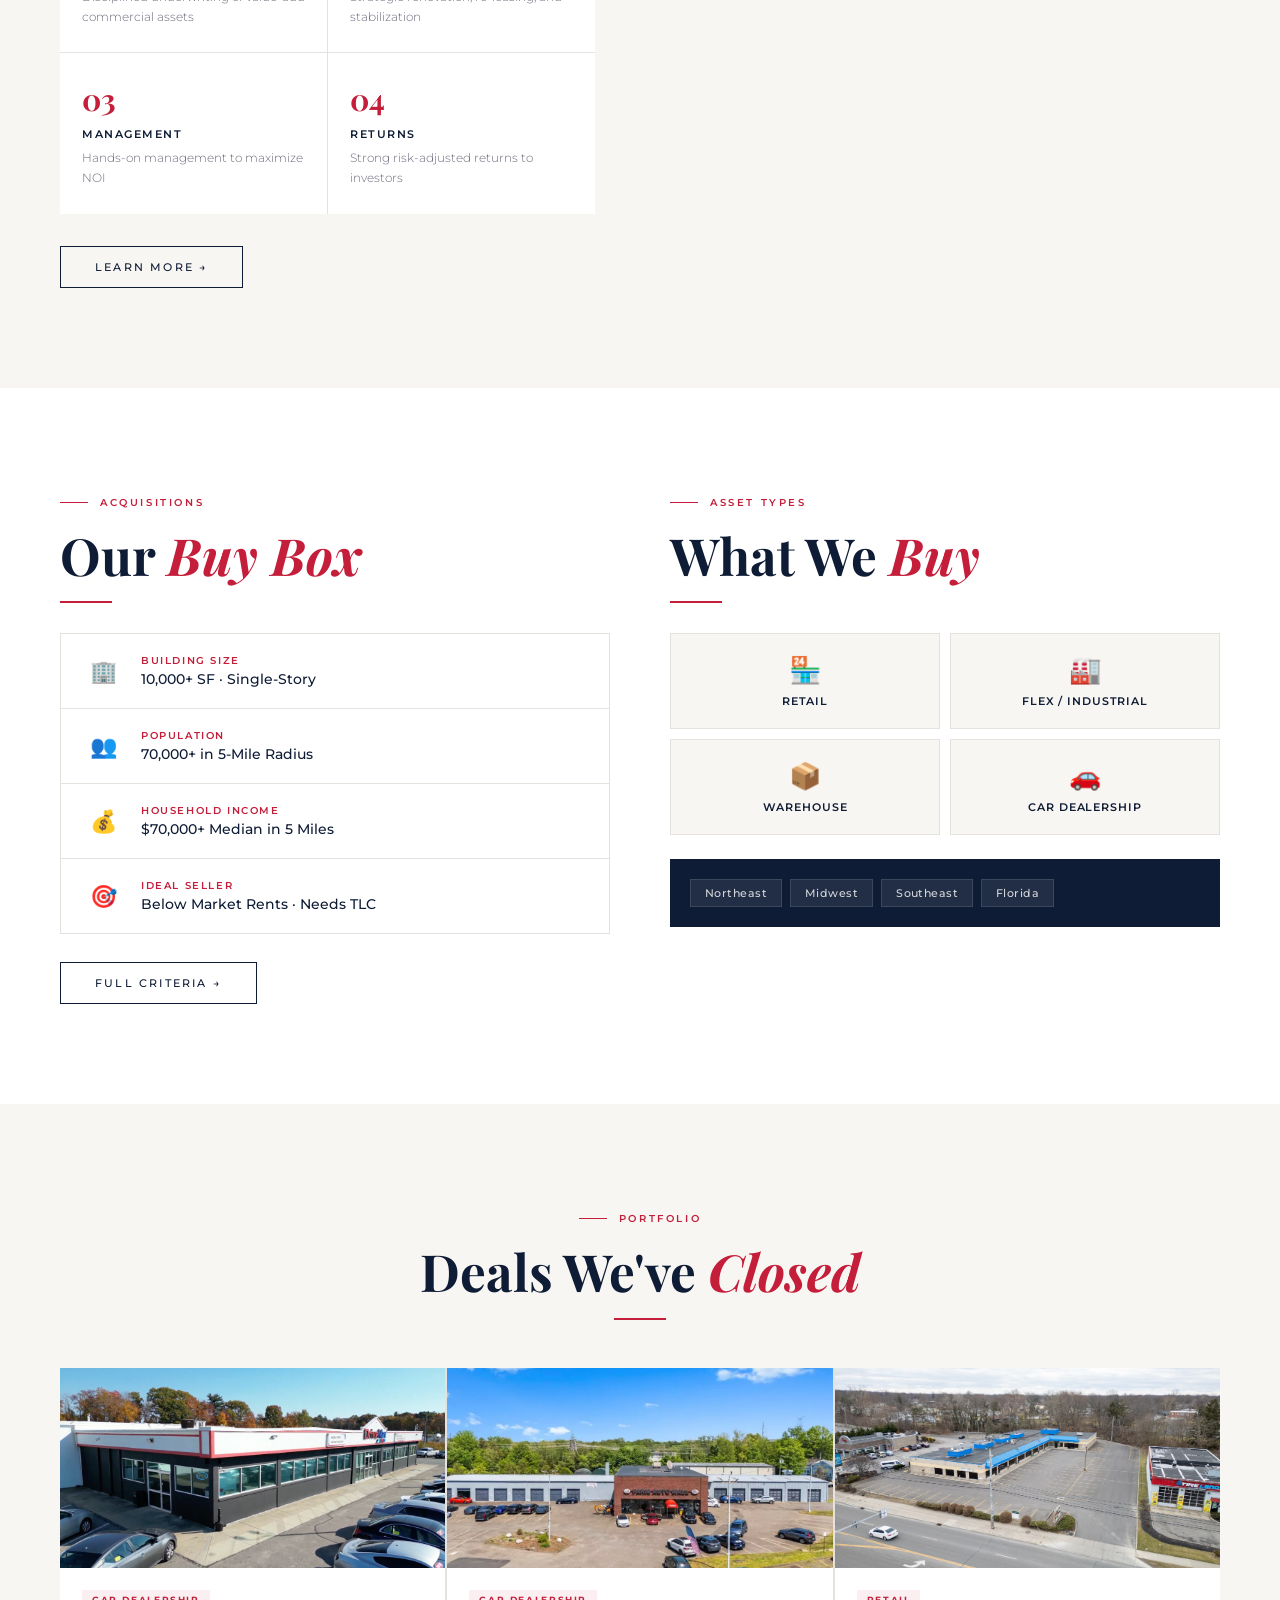
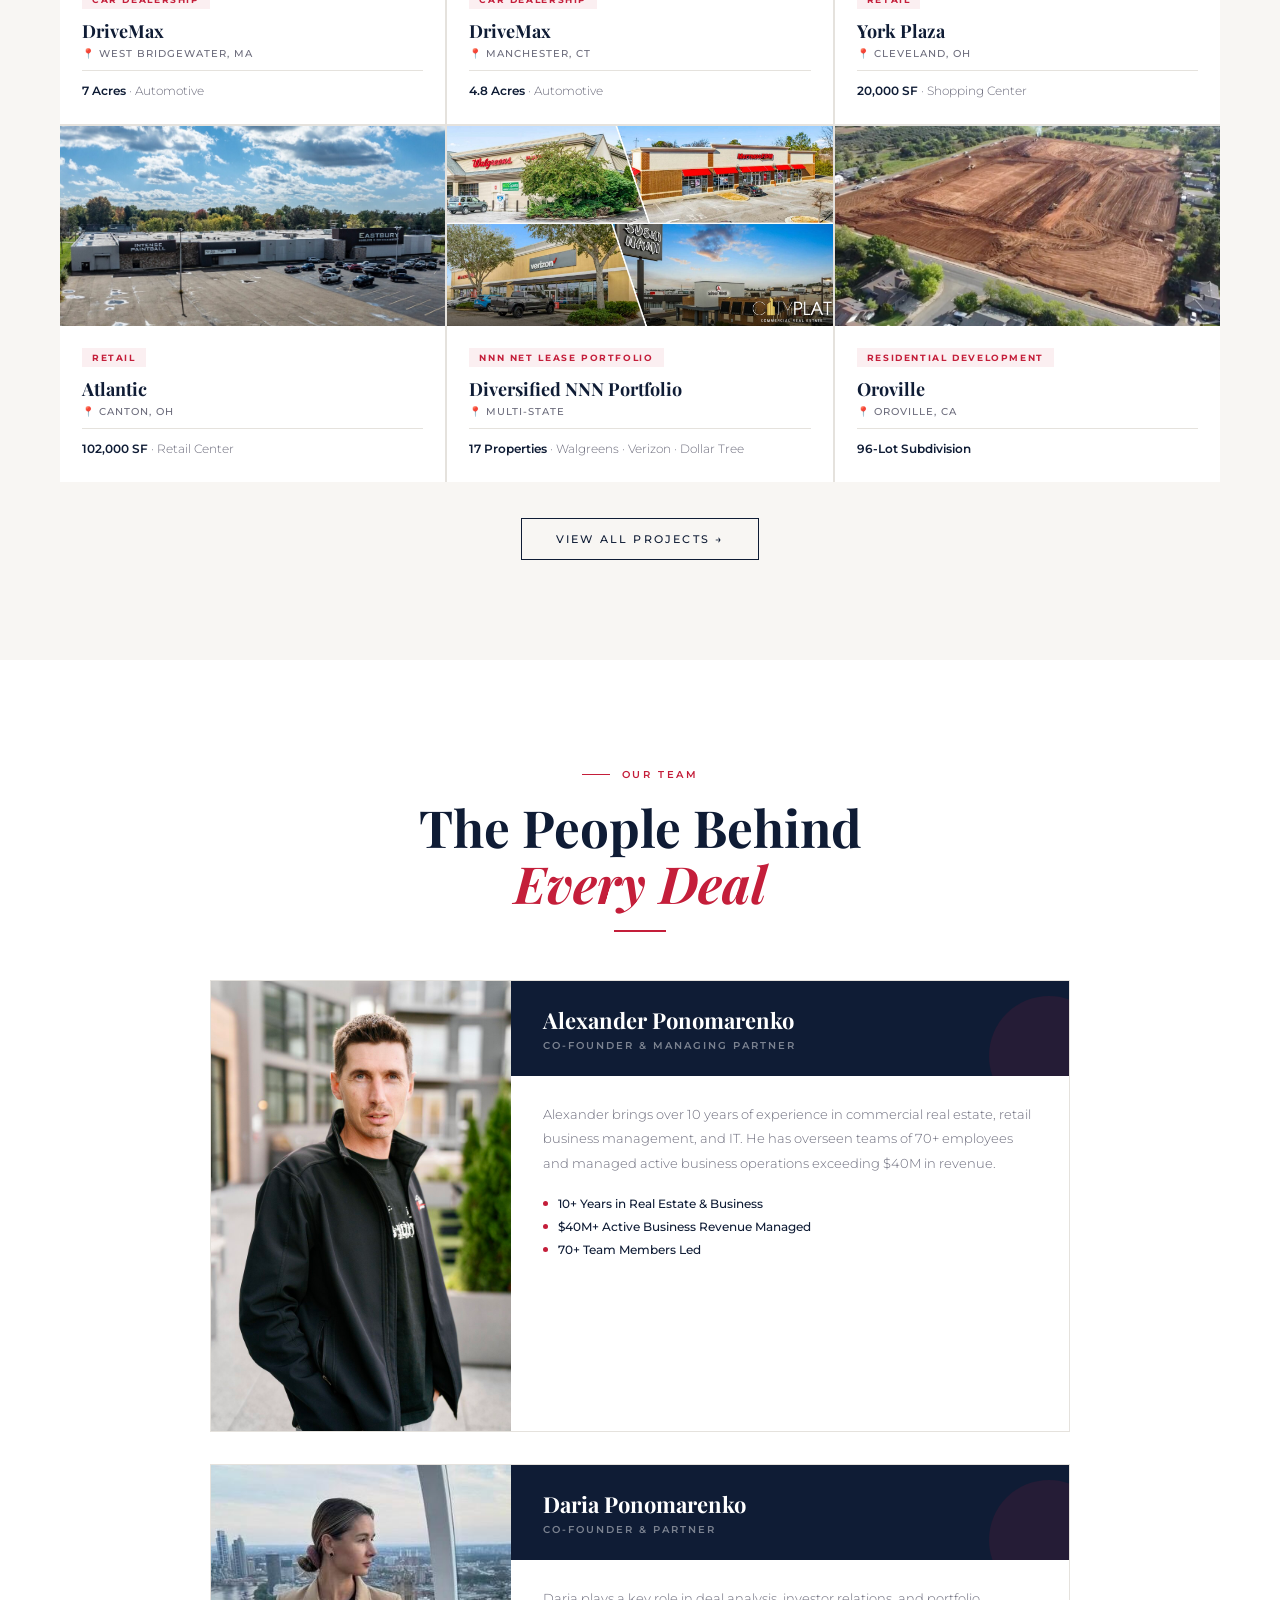
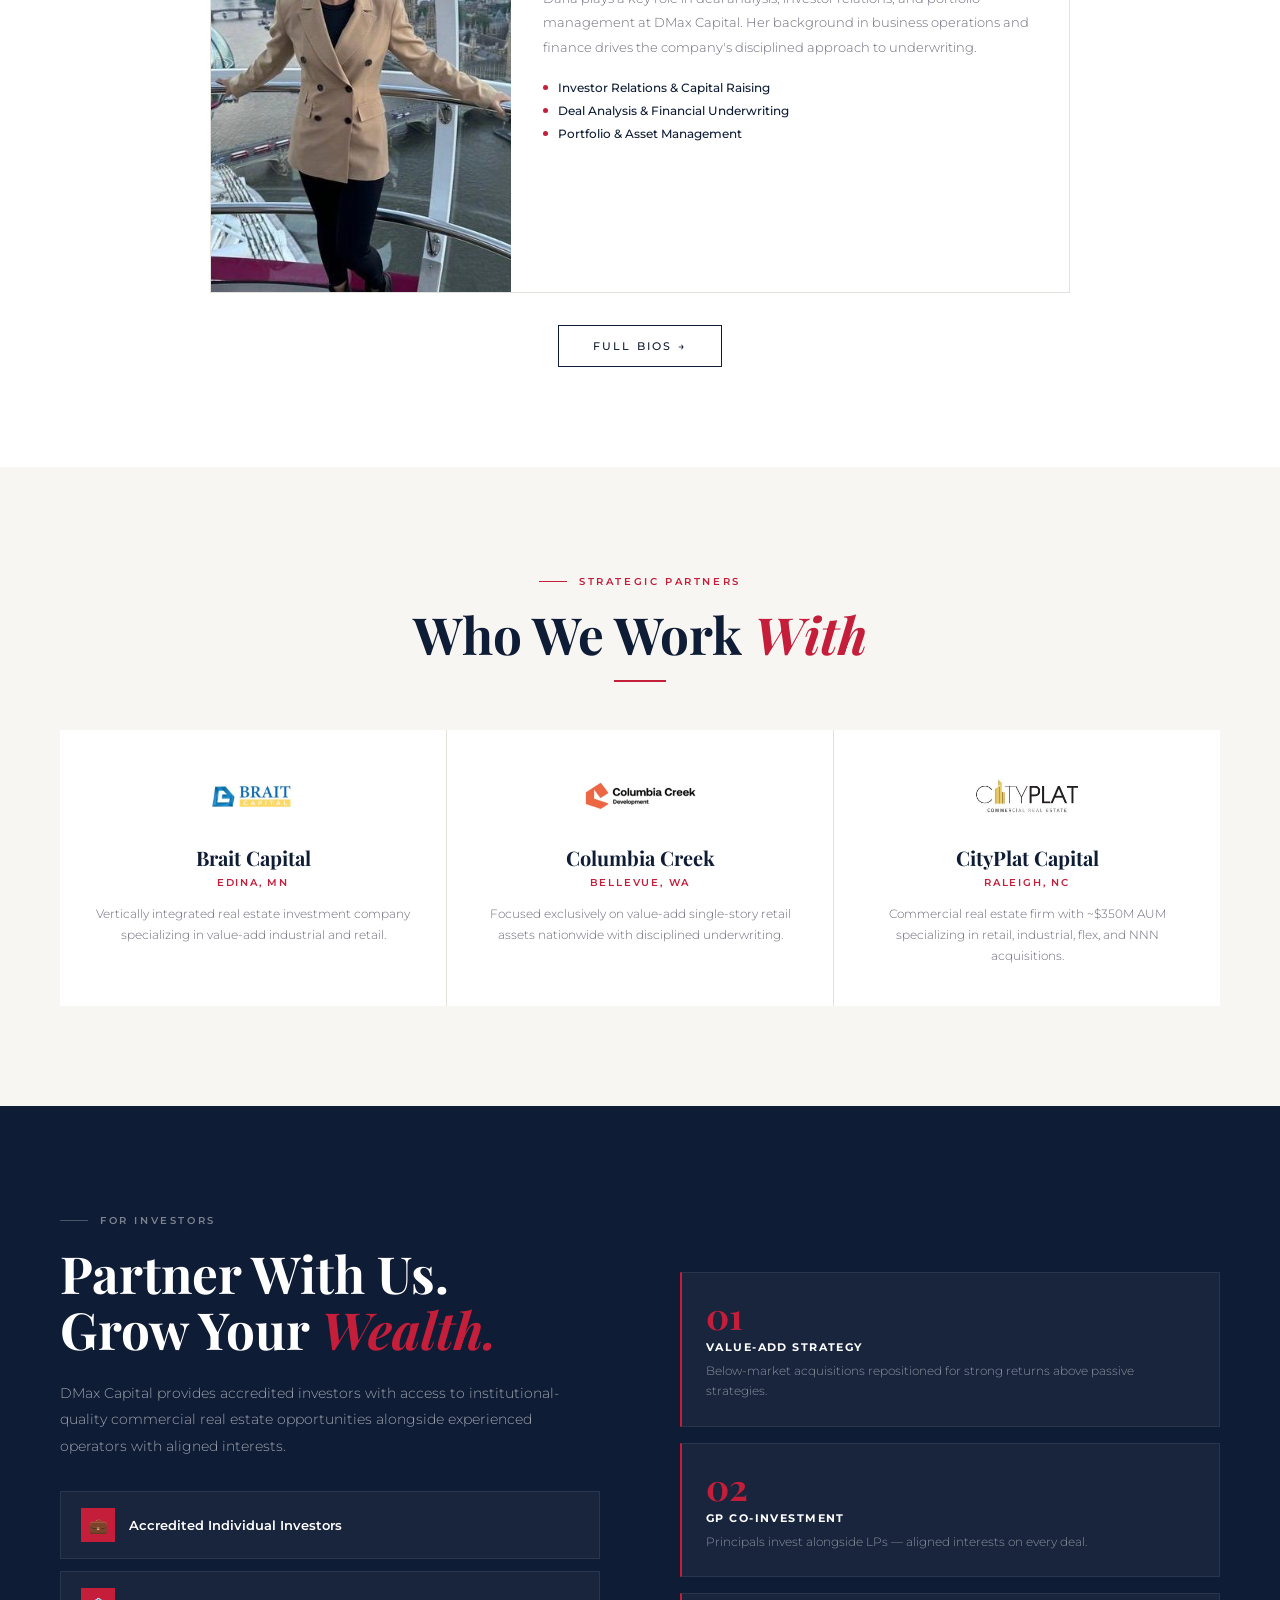
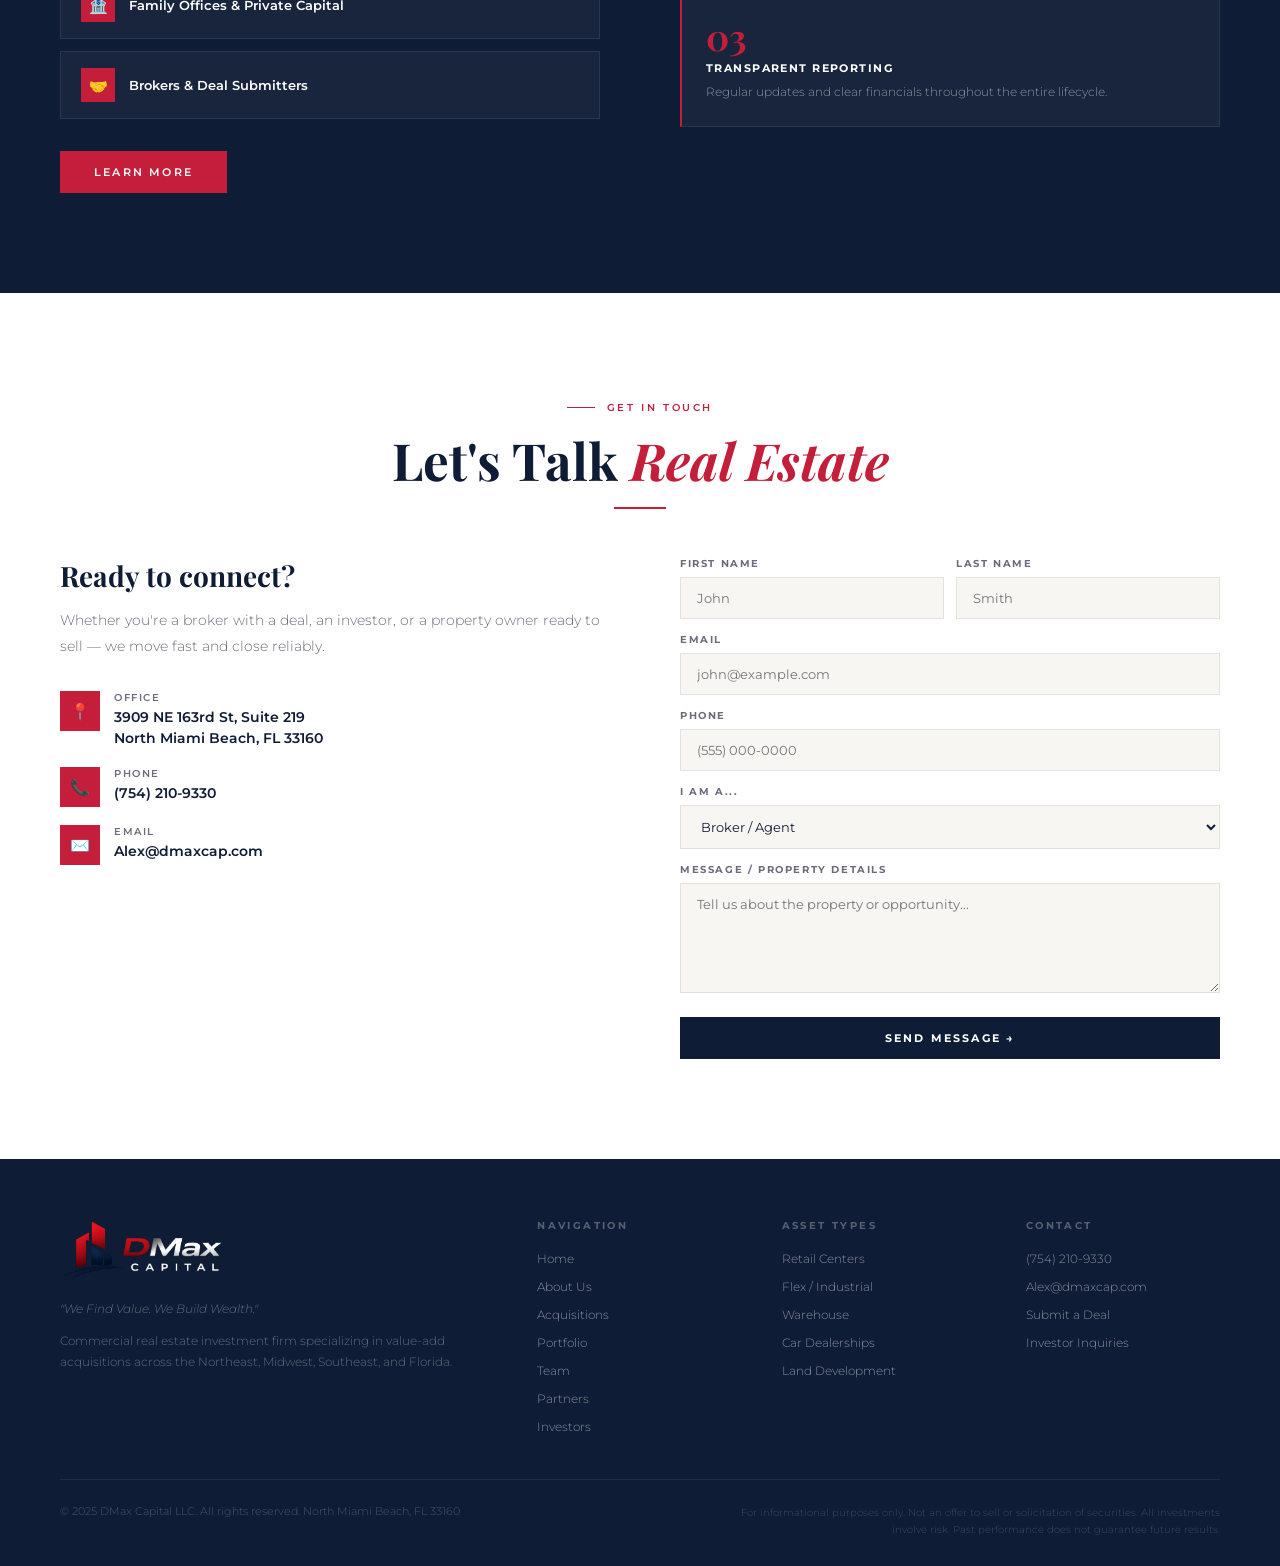
==== commit dc4edf27: "Update contact email to Alex@dmaxcap.com" ====
--- a/index.html
+++ b/index.html
@@ -117,14 +117,14 @@
 
 <section class="sec sec-white"><div class="wrap"><div class="fu" style="text-align:center;max-width:540px;margin:0 auto 48px"><div class="etag" style="justify-content:center">Get In Touch</div><h2 class="sh" style="text-align:center">Let's Talk <em>Real Estate</em></h2><div class="rule" style="margin:0 auto"></div></div>
 <div class="contact-g fu"><div><h3 class="ci-title">Ready to connect?</h3><p class="ci-text">Whether you're a broker with a deal, an investor, or a property owner ready to sell — we move fast and close reliably.</p>
-<div class="cds"><div class="cd"><div class="cd-ico">📍</div><div><div class="cd-lbl">Office</div><div class="cd-val">3909 NE 163rd St, Suite 219<br>North Miami Beach, FL 33160</div></div></div><div class="cd"><div class="cd-ico">📞</div><div><div class="cd-lbl">Phone</div><div class="cd-val">(754) 210-9330</div></div></div><div class="cd"><div class="cd-ico">✉️</div><div><div class="cd-lbl">Email</div><div class="cd-val">Alex@DMaxCapitalGroup.com</div></div></div></div></div>
+<div class="cds"><div class="cd"><div class="cd-ico">📍</div><div><div class="cd-lbl">Office</div><div class="cd-val">3909 NE 163rd St, Suite 219<br>North Miami Beach, FL 33160</div></div></div><div class="cd"><div class="cd-ico">📞</div><div><div class="cd-lbl">Phone</div><div class="cd-val">(754) 210-9330</div></div></div><div class="cd"><div class="cd-ico">✉️</div><div><div class="cd-lbl">Email</div><div class="cd-val">Alex@dmaxcap.com</div></div></div></div></div>
 <form id="contact-form"><input type="hidden" name="access_key" value="ee4964a1-6a42-4dbc-aab6-045f0efc76d7"><input type="hidden" name="subject" value="New Contact Form Submission - DMax Capital"><input type="hidden" name="from_name" value="DMax Capital Website"><div class="fr2"><div class="fg"><label class="fl">First Name</label><input type="text" class="fi" name="first_name" placeholder="John" required></div><div class="fg"><label class="fl">Last Name</label><input type="text" class="fi" name="last_name" placeholder="Smith"></div></div><div class="fg"><label class="fl">Email</label><input type="email" class="fi" name="email" placeholder="john@example.com" required></div><div class="fg"><label class="fl">Phone</label><input type="tel" class="fi" name="phone" placeholder="(555) 000-0000"></div><div class="fg"><label class="fl">I am a...</label><select class="fsel" name="type"><option>Broker / Agent</option><option>Property Owner / Seller</option><option>Investor</option><option>Other</option></select></div><div class="fg"><label class="fl">Message / Property Details</label><textarea class="fta" name="message" placeholder="Tell us about the property or opportunity..."></textarea></div><button class="fsub" id="fsub" type="submit">Send Message →</button></form></div></div></section>
 
 <footer><div class="wrap"><div class="fg-g">
 <div><div class="fl-logo"><img src="assets/images/logo-footer.png" alt="DMax Capital" width="180" height="64"></div><div class="fl-slogan">"We Find Value. We Build Wealth."</div><p class="fl-desc">Commercial real estate investment firm specializing in value-add acquisitions across the Northeast, Midwest, Southeast, and Florida.</p></div>
 <div><div class="fc-head">Navigation</div><ul class="flinks"><li><a href="index.html">Home</a></li><li><a href="about.html">About Us</a></li><li><a href="acquisitions.html">Acquisitions</a></li><li><a href="portfolio.html">Portfolio</a></li><li><a href="team.html">Team</a></li><li><a href="partners.html">Partners</a></li><li><a href="investors.html">Investors</a></li></ul></div>
 <div><div class="fc-head">Asset Types</div><ul class="flinks"><li><a href="acquisitions.html">Retail Centers</a></li><li><a href="acquisitions.html">Flex / Industrial</a></li><li><a href="acquisitions.html">Warehouse</a></li><li><a href="acquisitions.html">Car Dealerships</a></li><li><a href="acquisitions.html">Land Development</a></li></ul></div>
-<div><div class="fc-head">Contact</div><ul class="flinks"><li><a href="tel:7542109330">(754) 210-9330</a></li><li><a href="mailto:Alex@DMaxCapitalGroup.com">Alex@DMaxCapitalGroup.com</a></li><li><a href="contact.html">Submit a Deal</a></li><li><a href="investors.html">Investor Inquiries</a></li></ul></div>
+<div><div class="fc-head">Contact</div><ul class="flinks"><li><a href="tel:7542109330">(754) 210-9330</a></li><li><a href="mailto:Alex@dmaxcap.com">Alex@dmaxcap.com</a></li><li><a href="contact.html">Submit a Deal</a></li><li><a href="investors.html">Investor Inquiries</a></li></ul></div>
 </div><div class="fbot"><div class="fcopy">© 2025 DMax Capital LLC. All rights reserved. North Miami Beach, FL 33160</div><div class="fdisc">For informational purposes only. Not an offer to sell or solicitation of securities. All investments involve risk. Past performance does not guarantee future results.</div></div></div></footer>
 
 <script src="assets/js/main.js"></script>
